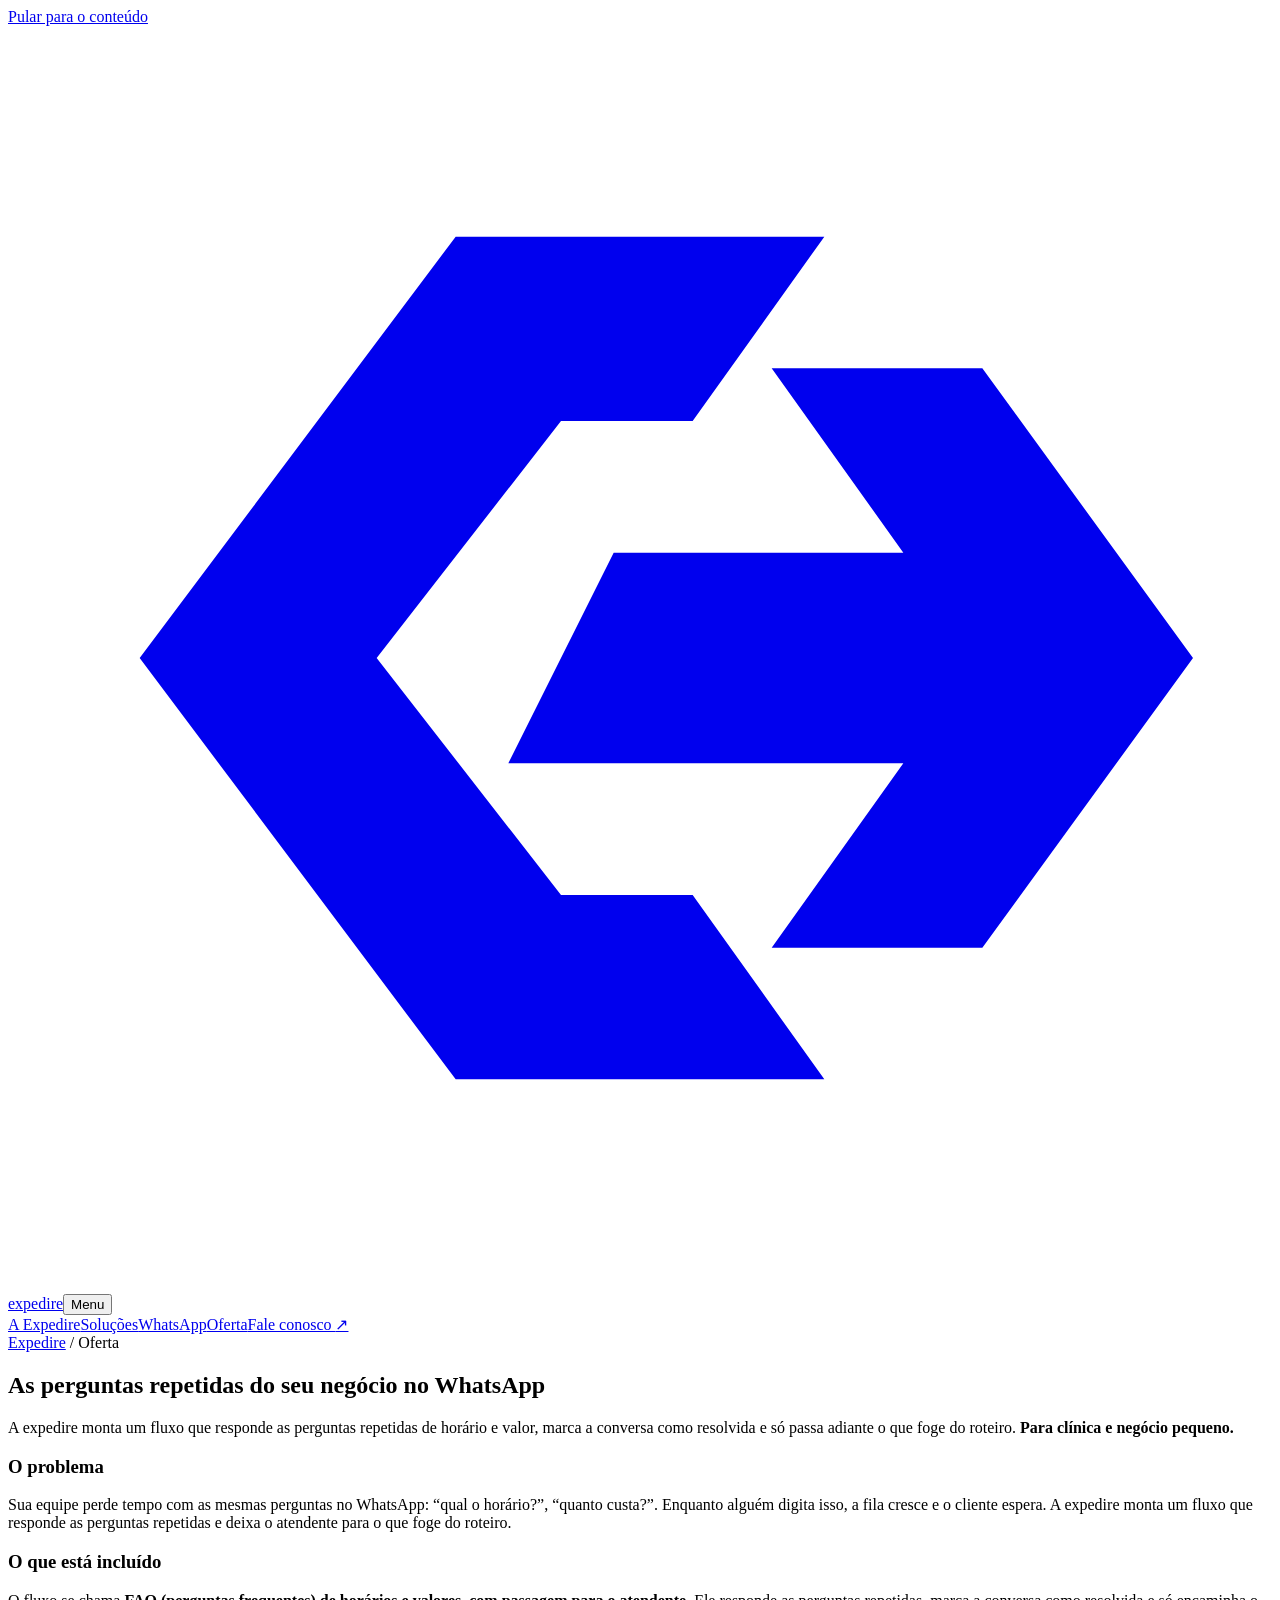
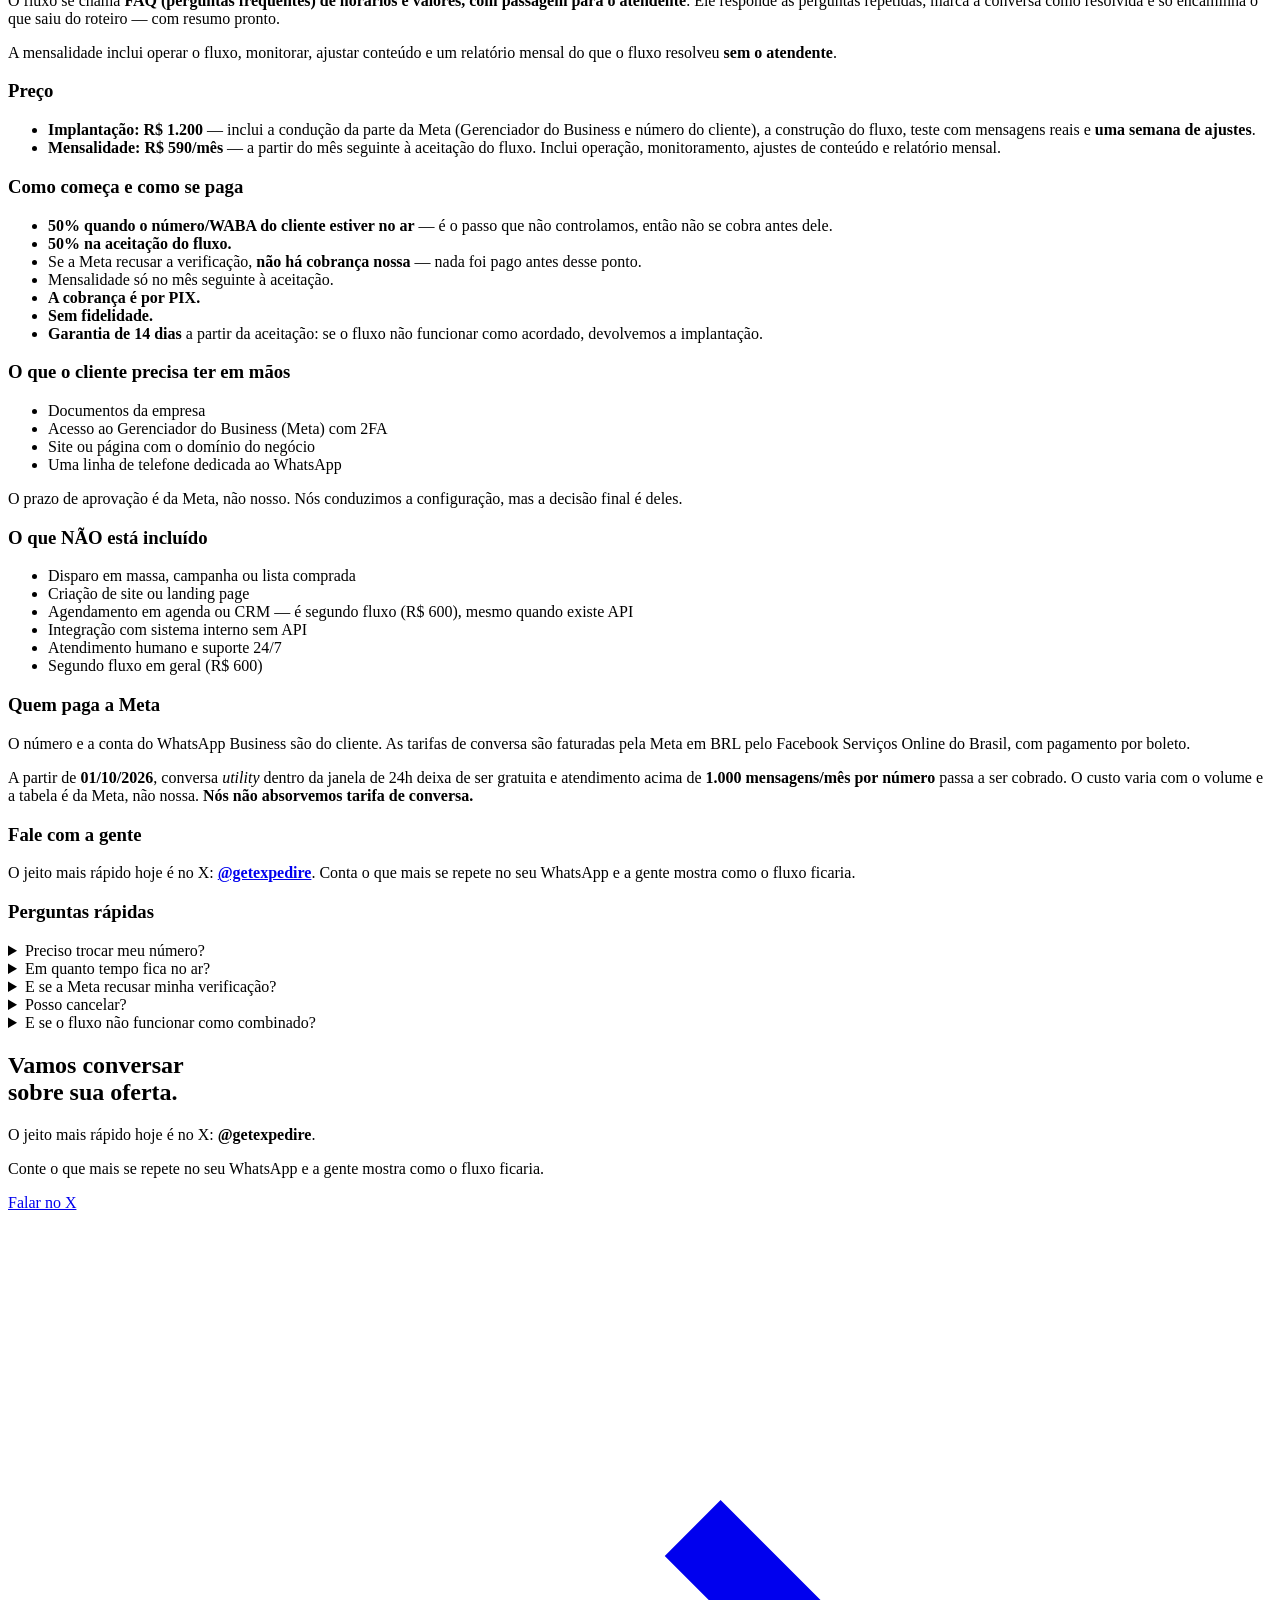
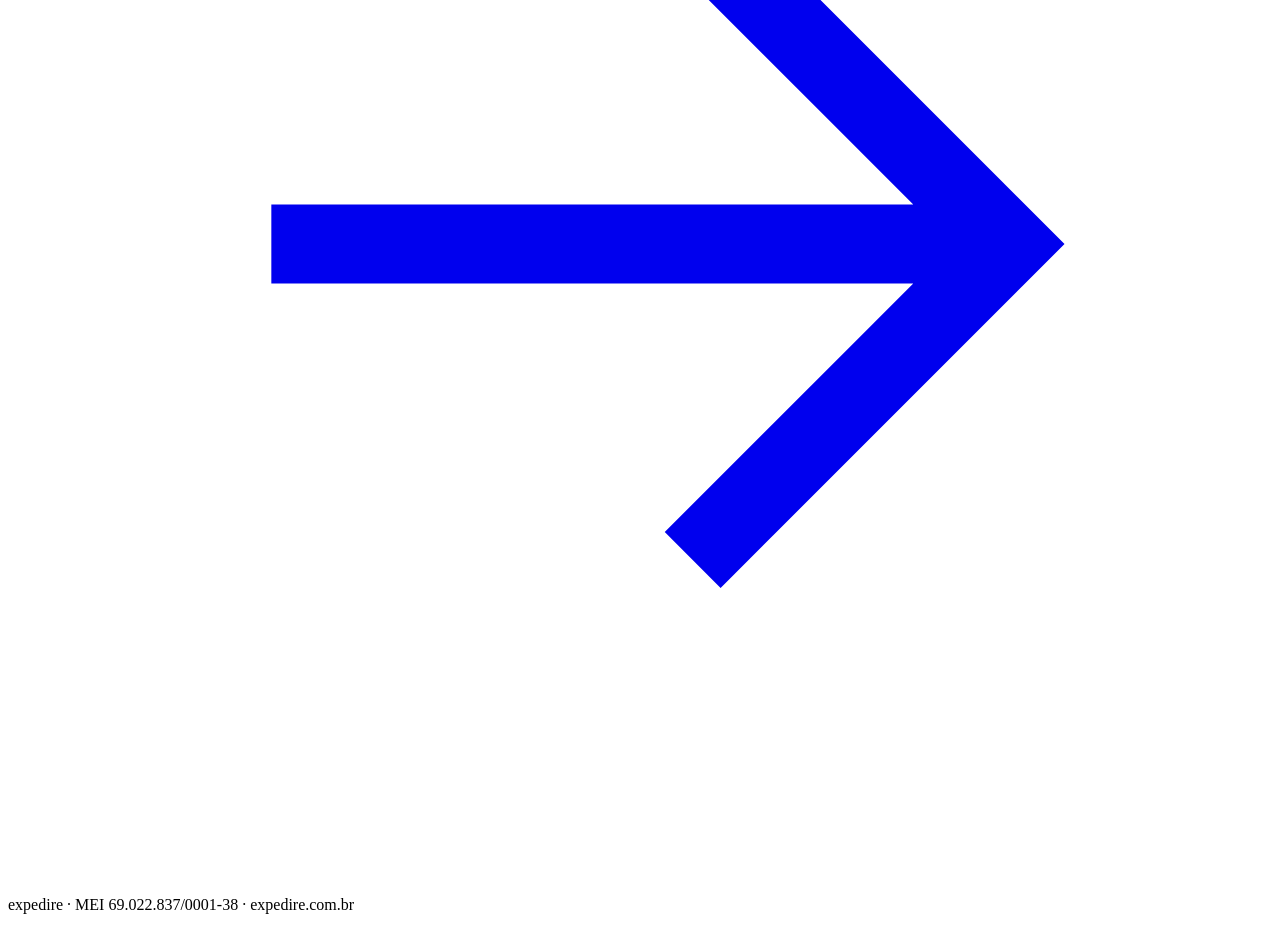
==== oferta/index.html @ b12c3287 "Move a pagina para /oferta (URL limpa no Pages)" ====
<!doctype html><html lang="pt-BR"><head><meta charset="utf-8"><meta name="viewport" content="width=device-width, initial-scale=1"><meta name="theme-color" content="#11130f"><title>Expedire — Oferta: FAQ de horários e valores para WhatsApp</title><meta name="description" content="FAQ de horários e valores para WhatsApp. Fluxo que responde perguntas repetidas e passa adiante o que foge do roteiro. Para clínica e negócio pequeno."><link rel="canonical" href="https://expedire.com.br/oferta"><meta property="og:type" content="website"><meta property="og:locale" content="pt_BR"><meta property="og:title" content="Expedire — Oferta: FAQ de horários e valores para WhatsApp"><meta property="og:description" content="FAQ de horários e valores para WhatsApp. Fluxo que responde perguntas repetidas e passa adiante o que foge do roteiro. Para clínica e negócio pequeno."><meta property="og:url" content="https://expedire.com.br/oferta"><link rel="icon" href="assets/favicon.svg" type="image/svg+xml"><link rel="preload" href="assets/fonts/fraunces-variable.ttf" as="font" type="font/ttf" crossorigin><link rel="stylesheet" href="style.css"><script src="script.js" defer></script></head><body><a class="skip" href="#conteudo">Pular para o conteúdo</a><header class="site-header"><div class="wrap header-inner"><a class="logo" href="index.html" aria-label="Expedire — início"><svg class="brand-symbol" viewBox="0 0 48 48" fill="none" aria-hidden="true"><path d="M31 8H17L5 24l12 16h14l-5-7h-5l-7-9 7-9h5Z" fill="currentColor"/><path d="M23 20h11l-5-7h8l8 11-8 11h-8l5-7H19Z" fill="currentColor"/></svg><span class="brand-wordmark">expedire</span></a><button class="menu-toggle" aria-expanded="false" aria-controls="navegacao" type="button">Menu</button><nav class="nav" id="navegacao" aria-label="Navegação principal"><a href="index.html#expedire">A Expedire</a><a href="index.html#solucoes">Soluções</a><a href="whatsapp.html">WhatsApp</a><a href="oferta.html" aria-current="page">Oferta</a><a class="nav-contact" href="https://x.com/getexpedire">Fale conosco <span aria-hidden="true">↗</span></a></nav></div></header><main id="conteudo"><div class="wrap breadcrumb"><a href="index.html">Expedire</a><span aria-hidden="true"> / </span><span>Oferta</span></div><section class="wrap section"><div class="section-head"><h2>As perguntas repetidas do seu negócio no WhatsApp</h2><p>A expedire monta um fluxo que responde as perguntas repetidas de horário e valor, marca a conversa como resolvida e só passa adiante o que foge do roteiro. <strong>Para clínica e negócio pequeno.</strong></p></div></section><section class="wrap section" id="problema"><h3>O problema</h3><p>Sua equipe perde tempo com as mesmas perguntas no WhatsApp: &ldquo;qual o horário?&rdquo;, &ldquo;quanto custa?&rdquo;. Enquanto alguém digita isso, a fila cresce e o cliente espera. A expedire monta um fluxo que responde as perguntas repetidas e deixa o atendente para o que foge do roteiro.</p></section><section class="wrap section" id="incluido"><h3>O que está incluído</h3><p>O fluxo se chama <strong>FAQ (perguntas frequentes) de horários e valores, com passagem para o atendente</strong>. Ele responde as perguntas repetidas, marca a conversa como resolvida e só encaminha o que saiu do roteiro &mdash; com resumo pronto.</p><p>A mensalidade inclui operar o fluxo, monitorar, ajustar conteúdo e um relatório mensal do que o fluxo resolveu <strong>sem o atendente</strong>.</p></section><section class="wrap section" id="preco"><h3>Preço</h3><ul><li><strong>Implantação: R$ 1.200</strong> &mdash; inclui a condução da parte da Meta (Gerenciador do Business e número do cliente), a construção do fluxo, teste com mensagens reais e <strong>uma semana de ajustes</strong>.</li><li><strong>Mensalidade: R$ 590/mês</strong> &mdash; a partir do mês seguinte à aceitação do fluxo. Inclui operação, monitoramento, ajustes de conteúdo e relatório mensal.</li></ul></section><section class="wrap section" id="como-comeca"><h3>Como começa e como se paga</h3><ul><li><strong>50% quando o número/WABA do cliente estiver no ar</strong> &mdash; é o passo que não controlamos, então não se cobra antes dele.</li><li><strong>50% na aceitação do fluxo.</strong></li><li>Se a Meta recusar a verificação, <strong>não há cobrança nossa</strong> &mdash; nada foi pago antes desse ponto.</li><li>Mensalidade só no mês seguinte à aceitação.</li><li><strong>A cobrança é por PIX.</strong></li><li><strong>Sem fidelidade.</strong></li><li><strong>Garantia de 14 dias</strong> a partir da aceitação: se o fluxo não funcionar como acordado, devolvemos a implantação.</li></ul></section><section class="wrap section" id="cliente-precisa"><h3>O que o cliente precisa ter em mãos</h3><ul><li>Documentos da empresa</li><li>Acesso ao Gerenciador do Business (Meta) com 2FA</li><li>Site ou página com o domínio do negócio</li><li>Uma linha de telefone dedicada ao WhatsApp</li></ul><p>O prazo de aprovação é da Meta, não nosso. Nós conduzimos a configuração, mas a decisão final é deles.</p></section><section class="wrap section" id="nao-incluido"><h3>O que NÃO está incluído</h3><ul><li>Disparo em massa, campanha ou lista comprada</li><li>Criação de site ou landing page</li><li>Agendamento em agenda ou CRM &mdash; é segundo fluxo (R$ 600), mesmo quando existe API</li><li>Integração com sistema interno sem API</li><li>Atendimento humano e suporte 24/7</li><li>Segundo fluxo em geral (R$ 600)</li></ul></section><section class="wrap section" id="quem-paga-meta"><h3>Quem paga a Meta</h3><p>O número e a conta do WhatsApp Business são do cliente. As tarifas de conversa são faturadas pela Meta em BRL pelo Facebook Serviços Online do Brasil, com pagamento por boleto.</p><p>A partir de <strong>01/10/2026</strong>, conversa <em>utility</em> dentro da janela de 24h deixa de ser gratuita e atendimento acima de <strong>1.000 mensagens/mês por número</strong> passa a ser cobrado. O custo varia com o volume e a tabela é da Meta, não nossa. <strong>Nós não absorvemos tarifa de conversa.</strong></p></section><section class="wrap section" id="fale-conosco"><h3>Fale com a gente</h3><p>O jeito mais rápido hoje é no X: <strong><a href="https://x.com/getexpedire">@getexpedire</a></strong>. Conta o que mais se repete no seu WhatsApp e a gente mostra como o fluxo ficaria.</p></section><section class="wrap section faq" id="perguntas-rapidas"><h3>Perguntas rápidas</h3><div><details><summary>Preciso trocar meu número?</summary><p>A API oficial do WhatsApp exige uma linha dedicada ao fluxo. Se o número que você já usa é compartilhado com o atendimento, a gente vê na conversa se dá para migrar ou usar outra linha &mdash; isso faz parte da implantação.</p></details><details><summary>Em quanto tempo fica no ar?</summary><p>Depende da aprovação da Meta, que é o passo que não controlamos. Nós conduzimos a configuração, mas o prazo final é deles.</p></details><details><summary>E se a Meta recusar minha verificação?</summary><p>Se a Meta recusar, você não paga nada. Se aprovar: <strong>50% com o número no ar</strong> e <strong>50% quando você aceitar o fluxo</strong>.</p></details><details><summary>Posso cancelar?</summary><p>Sim. Sem fidelidade &mdash; a mensalidade para no ciclo seguinte.</p></details><details><summary>E se o fluxo não funcionar como combinado?</summary><p>Você tem <strong>14 dias</strong> a partir da aceitação: se o fluxo não funcionar como acordado, devolvemos a implantação.</p></details></div></section><section class="wrap section contact" id="contato" aria-labelledby="contato-titulo"><div><h2 id="contato-titulo">Vamos conversar<br>sobre sua oferta.</h2><p>O jeito mais rápido hoje é no X: <strong>@getexpedire</strong>.</p></div><div class="contact-box"><div class="contact-live"><p>Conte o que mais se repete no seu WhatsApp e a gente mostra como o fluxo ficaria.</p><a class="button" href="https://x.com/getexpedire">Falar no X <svg viewBox="0 0 24 24" fill="none" stroke="currentColor" stroke-width="1.5" aria-hidden="true"><path d="M5 12h14M13 6l6 6-6 6"/></svg></a></div></div></section></main><footer class="site-footer"><div class="wrap"><div class="footer-inner"><p>expedire · MEI 69.022.837/0001-38 · expedire.com.br</p></div></div></footer></body></html>
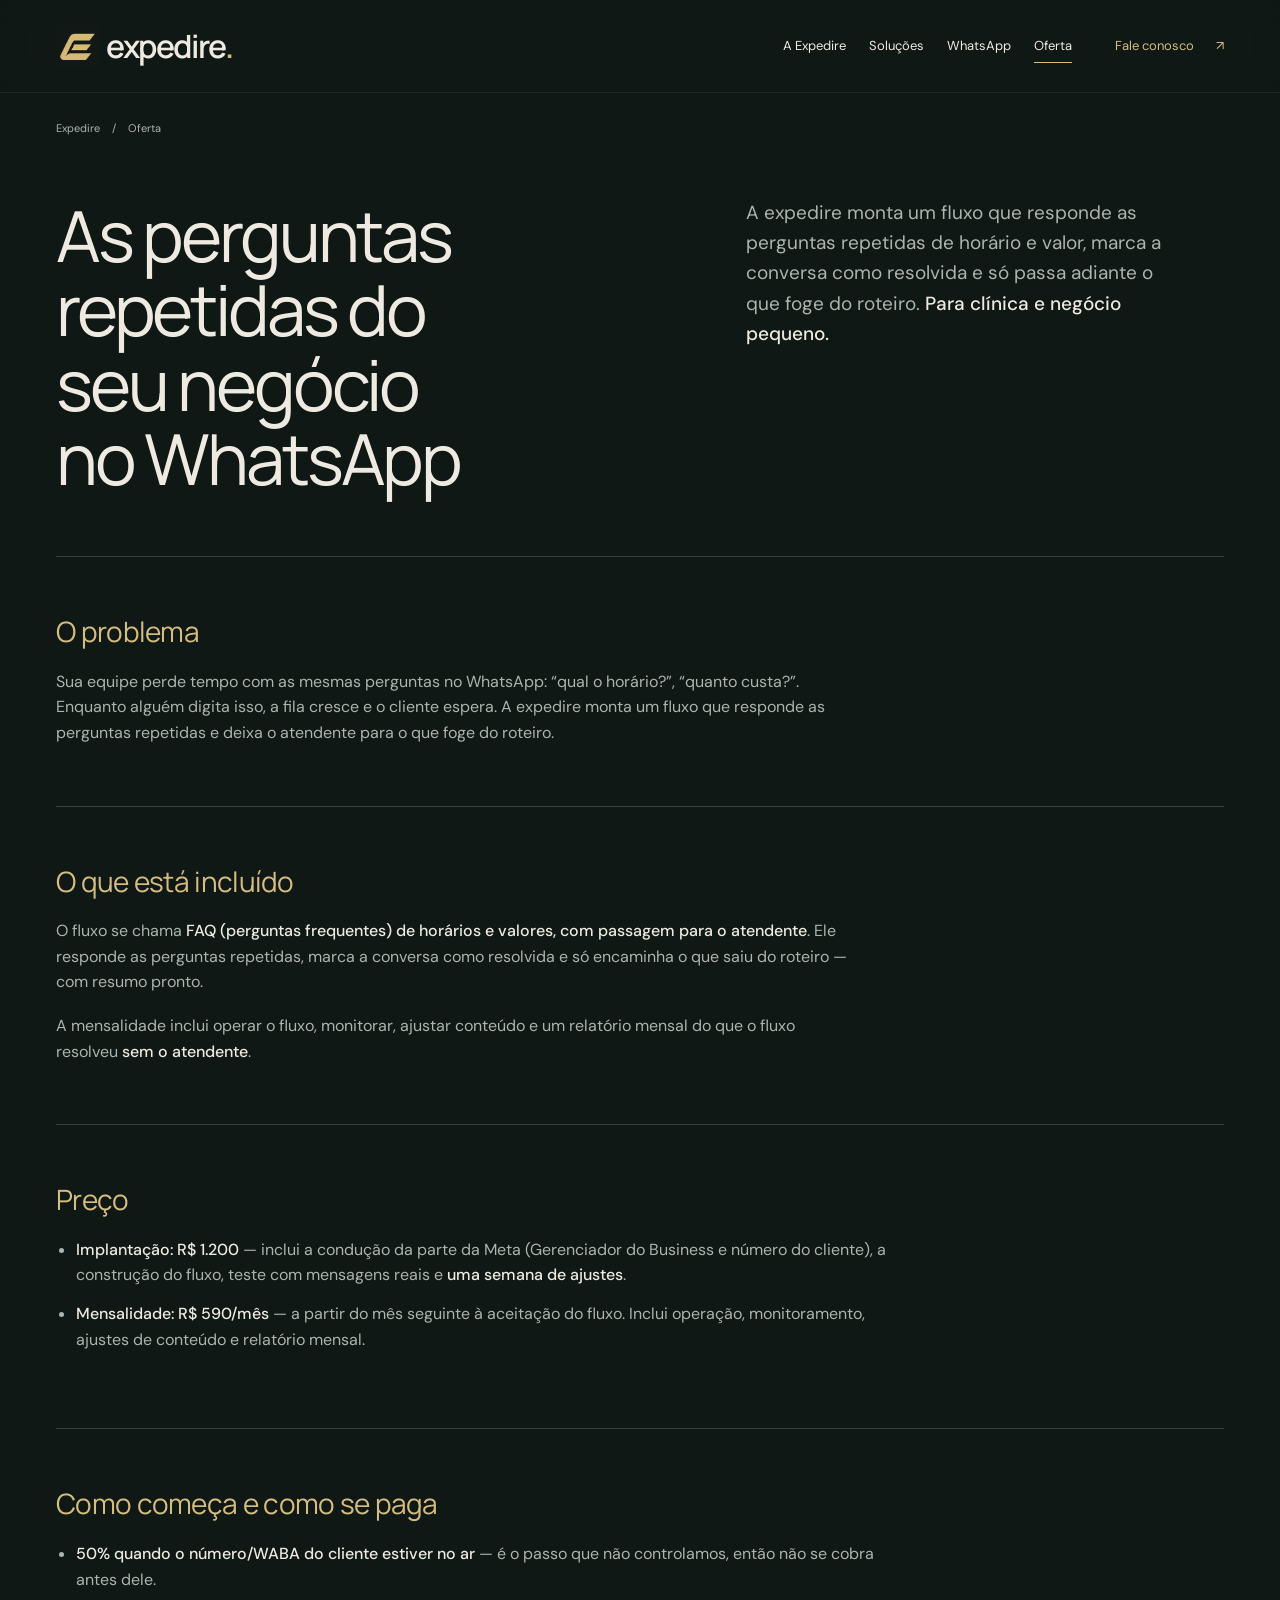
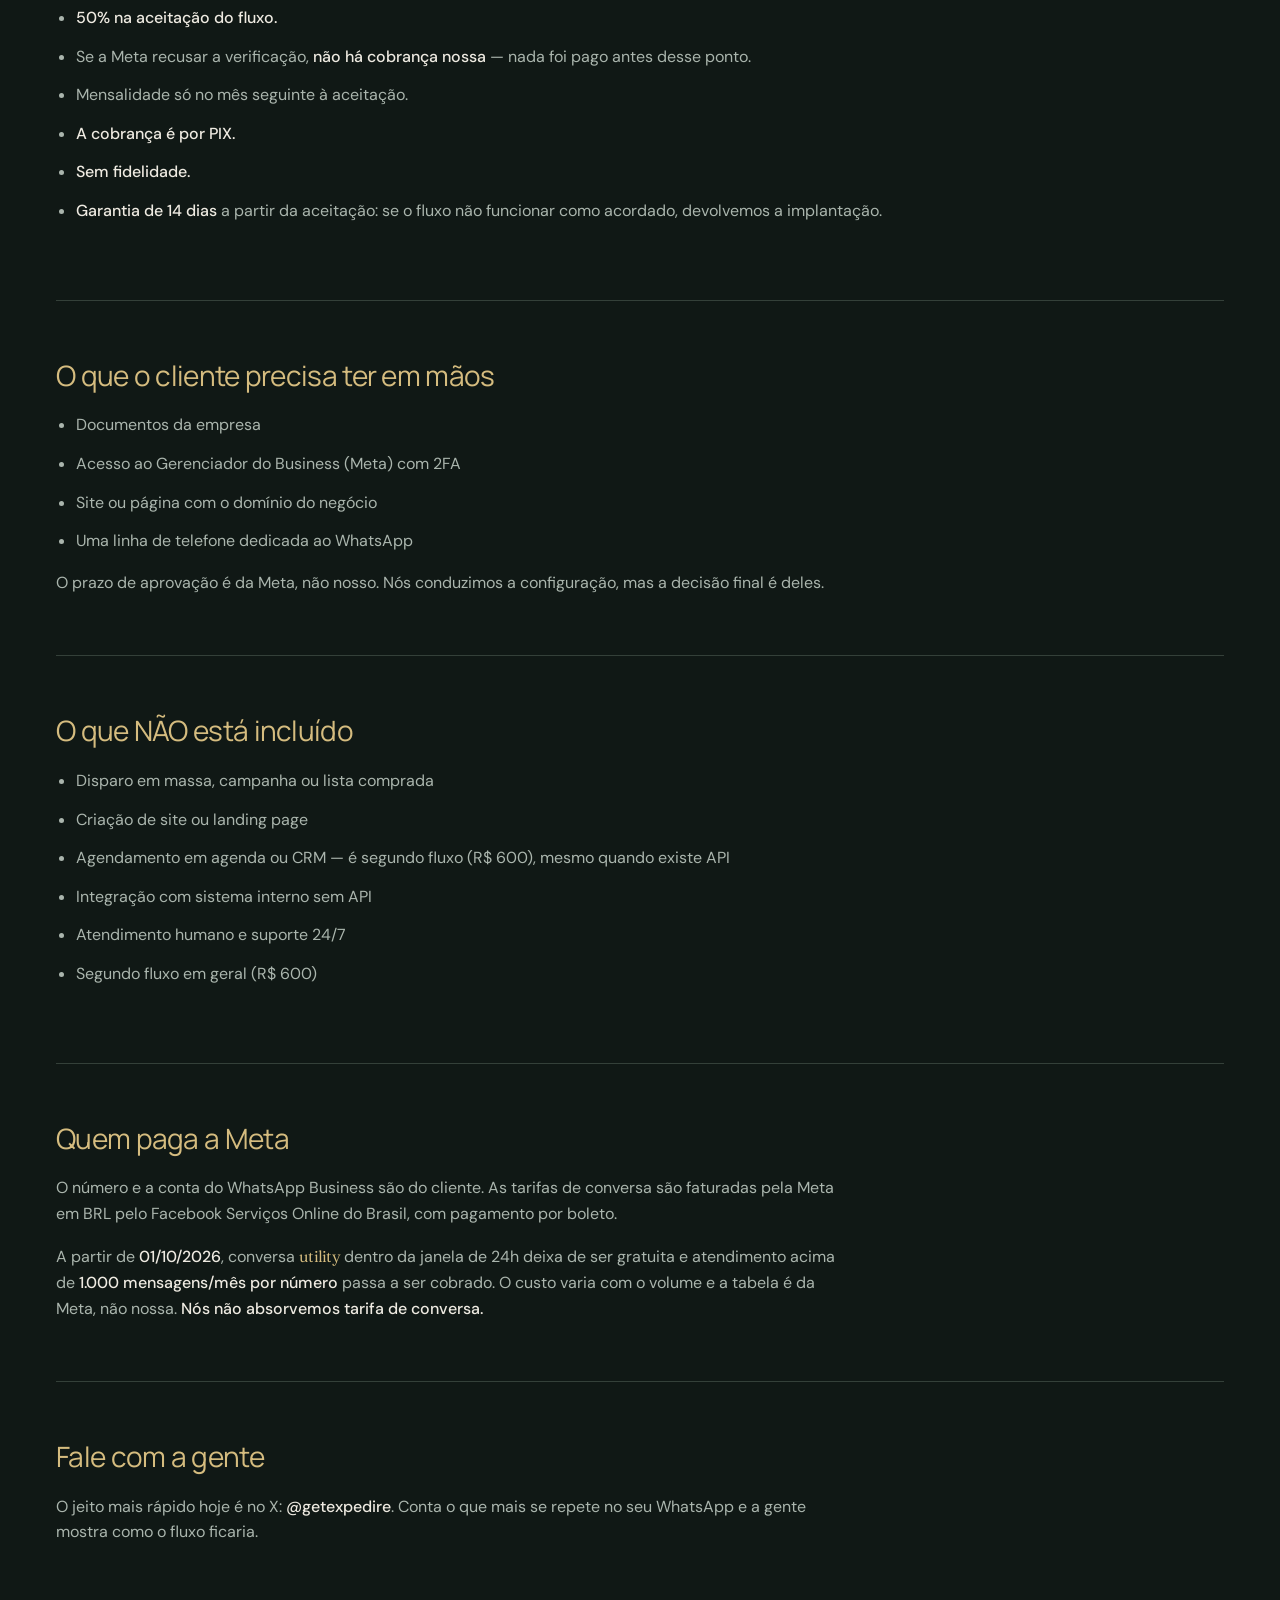
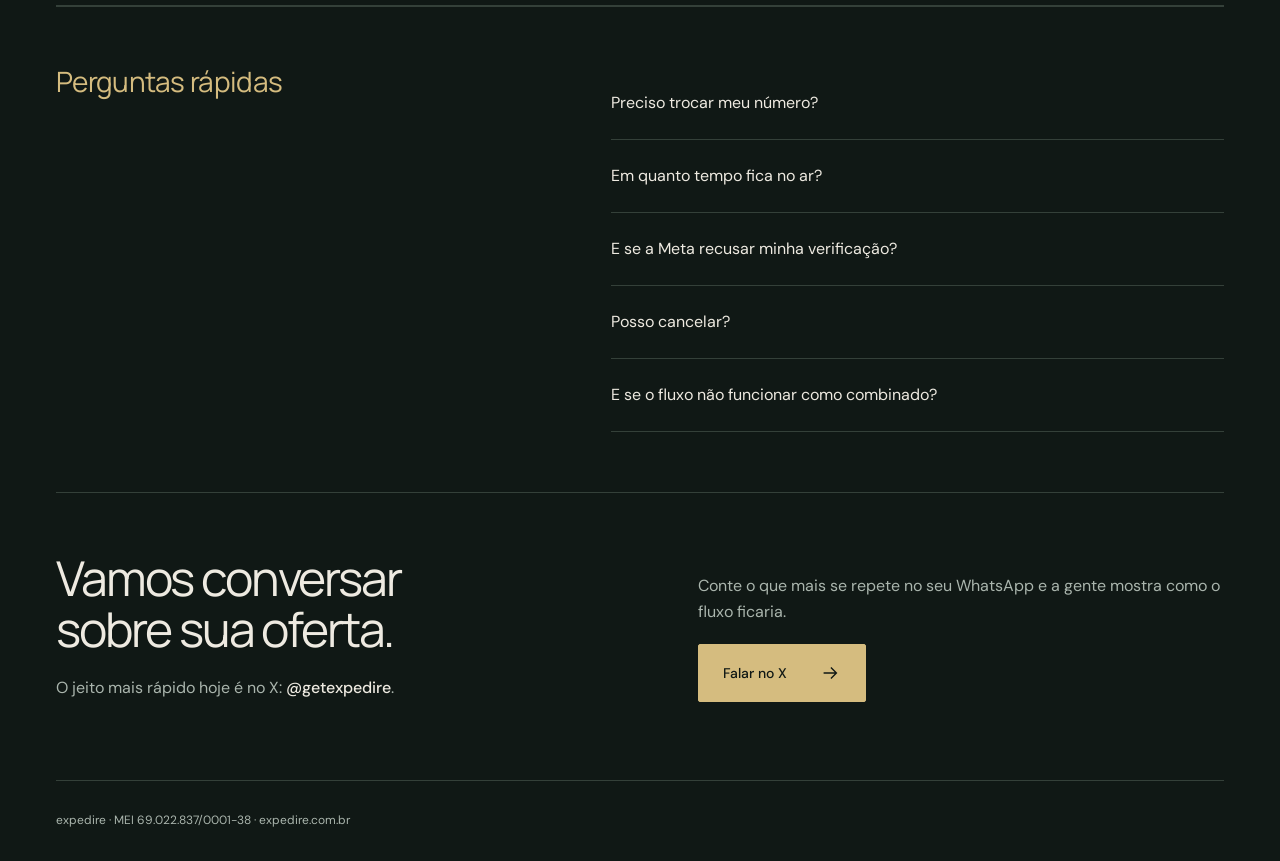
==== commit 7ed01755: "Rebuild Expedire with editorial design and animated conversations" ====
--- a/oferta/index.html
+++ b/oferta/index.html
@@ -1 +1,281 @@
-<!doctype html><html lang="pt-BR"><head><meta charset="utf-8"><meta name="viewport" content="width=device-width, initial-scale=1"><meta name="theme-color" content="#11130f"><title>Expedire — Oferta: FAQ de horários e valores para WhatsApp</title><meta name="description" content="FAQ de horários e valores para WhatsApp. Fluxo que responde perguntas repetidas e passa adiante o que foge do roteiro. Para clínica e negócio pequeno."><link rel="canonical" href="https://expedire.com.br/oferta"><meta property="og:type" content="website"><meta property="og:locale" content="pt_BR"><meta property="og:title" content="Expedire — Oferta: FAQ de horários e valores para WhatsApp"><meta property="og:description" content="FAQ de horários e valores para WhatsApp. Fluxo que responde perguntas repetidas e passa adiante o que foge do roteiro. Para clínica e negócio pequeno."><meta property="og:url" content="https://expedire.com.br/oferta"><link rel="icon" href="assets/favicon.svg" type="image/svg+xml"><link rel="preload" href="assets/fonts/fraunces-variable.ttf" as="font" type="font/ttf" crossorigin><link rel="stylesheet" href="style.css"><script src="script.js" defer></script></head><body><a class="skip" href="#conteudo">Pular para o conteúdo</a><header class="site-header"><div class="wrap header-inner"><a class="logo" href="index.html" aria-label="Expedire — início"><svg class="brand-symbol" viewBox="0 0 48 48" fill="none" aria-hidden="true"><path d="M31 8H17L5 24l12 16h14l-5-7h-5l-7-9 7-9h5Z" fill="currentColor"/><path d="M23 20h11l-5-7h8l8 11-8 11h-8l5-7H19Z" fill="currentColor"/></svg><span class="brand-wordmark">expedire</span></a><button class="menu-toggle" aria-expanded="false" aria-controls="navegacao" type="button">Menu</button><nav class="nav" id="navegacao" aria-label="Navegação principal"><a href="index.html#expedire">A Expedire</a><a href="index.html#solucoes">Soluções</a><a href="whatsapp.html">WhatsApp</a><a href="oferta.html" aria-current="page">Oferta</a><a class="nav-contact" href="https://x.com/getexpedire">Fale conosco <span aria-hidden="true">↗</span></a></nav></div></header><main id="conteudo"><div class="wrap breadcrumb"><a href="index.html">Expedire</a><span aria-hidden="true"> / </span><span>Oferta</span></div><section class="wrap section"><div class="section-head"><h2>As perguntas repetidas do seu negócio no WhatsApp</h2><p>A expedire monta um fluxo que responde as perguntas repetidas de horário e valor, marca a conversa como resolvida e só passa adiante o que foge do roteiro. <strong>Para clínica e negócio pequeno.</strong></p></div></section><section class="wrap section" id="problema"><h3>O problema</h3><p>Sua equipe perde tempo com as mesmas perguntas no WhatsApp: &ldquo;qual o horário?&rdquo;, &ldquo;quanto custa?&rdquo;. Enquanto alguém digita isso, a fila cresce e o cliente espera. A expedire monta um fluxo que responde as perguntas repetidas e deixa o atendente para o que foge do roteiro.</p></section><section class="wrap section" id="incluido"><h3>O que está incluído</h3><p>O fluxo se chama <strong>FAQ (perguntas frequentes) de horários e valores, com passagem para o atendente</strong>. Ele responde as perguntas repetidas, marca a conversa como resolvida e só encaminha o que saiu do roteiro &mdash; com resumo pronto.</p><p>A mensalidade inclui operar o fluxo, monitorar, ajustar conteúdo e um relatório mensal do que o fluxo resolveu <strong>sem o atendente</strong>.</p></section><section class="wrap section" id="preco"><h3>Preço</h3><ul><li><strong>Implantação: R$ 1.200</strong> &mdash; inclui a condução da parte da Meta (Gerenciador do Business e número do cliente), a construção do fluxo, teste com mensagens reais e <strong>uma semana de ajustes</strong>.</li><li><strong>Mensalidade: R$ 590/mês</strong> &mdash; a partir do mês seguinte à aceitação do fluxo. Inclui operação, monitoramento, ajustes de conteúdo e relatório mensal.</li></ul></section><section class="wrap section" id="como-comeca"><h3>Como começa e como se paga</h3><ul><li><strong>50% quando o número/WABA do cliente estiver no ar</strong> &mdash; é o passo que não controlamos, então não se cobra antes dele.</li><li><strong>50% na aceitação do fluxo.</strong></li><li>Se a Meta recusar a verificação, <strong>não há cobrança nossa</strong> &mdash; nada foi pago antes desse ponto.</li><li>Mensalidade só no mês seguinte à aceitação.</li><li><strong>A cobrança é por PIX.</strong></li><li><strong>Sem fidelidade.</strong></li><li><strong>Garantia de 14 dias</strong> a partir da aceitação: se o fluxo não funcionar como acordado, devolvemos a implantação.</li></ul></section><section class="wrap section" id="cliente-precisa"><h3>O que o cliente precisa ter em mãos</h3><ul><li>Documentos da empresa</li><li>Acesso ao Gerenciador do Business (Meta) com 2FA</li><li>Site ou página com o domínio do negócio</li><li>Uma linha de telefone dedicada ao WhatsApp</li></ul><p>O prazo de aprovação é da Meta, não nosso. Nós conduzimos a configuração, mas a decisão final é deles.</p></section><section class="wrap section" id="nao-incluido"><h3>O que NÃO está incluído</h3><ul><li>Disparo em massa, campanha ou lista comprada</li><li>Criação de site ou landing page</li><li>Agendamento em agenda ou CRM &mdash; é segundo fluxo (R$ 600), mesmo quando existe API</li><li>Integração com sistema interno sem API</li><li>Atendimento humano e suporte 24/7</li><li>Segundo fluxo em geral (R$ 600)</li></ul></section><section class="wrap section" id="quem-paga-meta"><h3>Quem paga a Meta</h3><p>O número e a conta do WhatsApp Business são do cliente. As tarifas de conversa são faturadas pela Meta em BRL pelo Facebook Serviços Online do Brasil, com pagamento por boleto.</p><p>A partir de <strong>01/10/2026</strong>, conversa <em>utility</em> dentro da janela de 24h deixa de ser gratuita e atendimento acima de <strong>1.000 mensagens/mês por número</strong> passa a ser cobrado. O custo varia com o volume e a tabela é da Meta, não nossa. <strong>Nós não absorvemos tarifa de conversa.</strong></p></section><section class="wrap section" id="fale-conosco"><h3>Fale com a gente</h3><p>O jeito mais rápido hoje é no X: <strong><a href="https://x.com/getexpedire">@getexpedire</a></strong>. Conta o que mais se repete no seu WhatsApp e a gente mostra como o fluxo ficaria.</p></section><section class="wrap section faq" id="perguntas-rapidas"><h3>Perguntas rápidas</h3><div><details><summary>Preciso trocar meu número?</summary><p>A API oficial do WhatsApp exige uma linha dedicada ao fluxo. Se o número que você já usa é compartilhado com o atendimento, a gente vê na conversa se dá para migrar ou usar outra linha &mdash; isso faz parte da implantação.</p></details><details><summary>Em quanto tempo fica no ar?</summary><p>Depende da aprovação da Meta, que é o passo que não controlamos. Nós conduzimos a configuração, mas o prazo final é deles.</p></details><details><summary>E se a Meta recusar minha verificação?</summary><p>Se a Meta recusar, você não paga nada. Se aprovar: <strong>50% com o número no ar</strong> e <strong>50% quando você aceitar o fluxo</strong>.</p></details><details><summary>Posso cancelar?</summary><p>Sim. Sem fidelidade &mdash; a mensalidade para no ciclo seguinte.</p></details><details><summary>E se o fluxo não funcionar como combinado?</summary><p>Você tem <strong>14 dias</strong> a partir da aceitação: se o fluxo não funcionar como acordado, devolvemos a implantação.</p></details></div></section><section class="wrap section contact" id="contato" aria-labelledby="contato-titulo"><div><h2 id="contato-titulo">Vamos conversar<br>sobre sua oferta.</h2><p>O jeito mais rápido hoje é no X: <strong>@getexpedire</strong>.</p></div><div class="contact-box"><div class="contact-live"><p>Conte o que mais se repete no seu WhatsApp e a gente mostra como o fluxo ficaria.</p><a class="button" href="https://x.com/getexpedire">Falar no X <svg viewBox="0 0 24 24" fill="none" stroke="currentColor" stroke-width="1.5" aria-hidden="true"><path d="M5 12h14M13 6l6 6-6 6"/></svg></a></div></div></section></main><footer class="site-footer"><div class="wrap"><div class="footer-inner"><p>expedire · MEI 69.022.837/0001-38 · expedire.com.br</p></div></div></footer></body></html>+<!doctype html>
+<html lang="pt-BR">
+  <head>
+    <meta charset="utf-8" />
+    <meta name="viewport" content="width=device-width, initial-scale=1" />
+    <meta name="theme-color" content="#11130f" />
+    <title>Expedire — Oferta: FAQ de horários e valores para WhatsApp</title>
+    <meta
+      name="description"
+      content="FAQ de horários e valores para WhatsApp. Fluxo que responde perguntas repetidas e passa adiante o que foge do roteiro. Para clínica e negócio pequeno."
+    />
+    <link rel="canonical" href="https://expedire.com.br/oferta" />
+    <meta property="og:type" content="website" />
+    <meta property="og:locale" content="pt_BR" />
+    <meta
+      property="og:title"
+      content="Expedire — Oferta: FAQ de horários e valores para WhatsApp"
+    />
+    <meta
+      property="og:description"
+      content="FAQ de horários e valores para WhatsApp. Fluxo que responde perguntas repetidas e passa adiante o que foge do roteiro. Para clínica e negócio pequeno."
+    />
+    <meta property="og:url" content="https://expedire.com.br/oferta" />
+    <link rel="icon" href="../assets/favicon.svg" type="image/svg+xml" />
+    <link
+      rel="preload"
+      href="../assets/fonts/fraunces-variable.ttf"
+      as="font"
+      type="font/ttf"
+      crossorigin
+    />
+    <link rel="stylesheet" href="../style.css" />
+    <script src="../contact-config.js" defer></script>
+    <script src="../script.js" defer></script>
+    <script src="../motion.js" defer></script>
+  </head>
+  <body class="offer-page">
+    <a class="skip" href="#conteudo">Pular para o conteúdo</a>
+    <header class="site-header">
+      <div class="wrap header-inner">
+        <a class="logo" href="../index.html" aria-label="Expedire — início"
+          ><img
+            src="../assets/brand/expedire-mark-128.png"
+            width="42"
+            height="42"
+            alt=""
+          /><span>expedire<span class="brand-period">.</span></span></a
+        ><button
+          class="menu-toggle"
+          aria-expanded="false"
+          aria-controls="navegacao"
+          type="button"
+        >
+          <span>Menu</span><span class="menu-lines" aria-hidden="true"></span>
+        </button>
+        <nav class="nav" id="navegacao" aria-label="Navegação principal">
+          <a href="../index.html#expedire">A Expedire</a
+          ><a href="../index.html#solucoes">Soluções</a
+          ><a href="../whatsapp.html">WhatsApp</a
+          ><a href="./" aria-current="page">Oferta</a
+          ><a class="nav-contact" href="https://x.com/getexpedire"
+            >Fale conosco <span aria-hidden="true">↗</span></a
+          >
+        </nav>
+      </div>
+    </header>
+    <main id="conteudo">
+      <div class="wrap breadcrumb">
+        <a href="../index.html">Expedire</a><span aria-hidden="true"> / </span
+        ><span>Oferta</span>
+      </div>
+      <section class="wrap section">
+        <div class="section-head">
+          <h1>As perguntas repetidas do seu negócio no WhatsApp</h1>
+          <p>
+            A expedire monta um fluxo que responde as perguntas repetidas de
+            horário e valor, marca a conversa como resolvida e só passa adiante
+            o que foge do roteiro.
+            <strong>Para clínica e negócio pequeno.</strong>
+          </p>
+        </div>
+      </section>
+      <section class="wrap section" id="problema">
+        <h2>O problema</h2>
+        <p>
+          Sua equipe perde tempo com as mesmas perguntas no WhatsApp:
+          &ldquo;qual o horário?&rdquo;, &ldquo;quanto custa?&rdquo;. Enquanto
+          alguém digita isso, a fila cresce e o cliente espera. A expedire monta
+          um fluxo que responde as perguntas repetidas e deixa o atendente para
+          o que foge do roteiro.
+        </p>
+      </section>
+      <section class="wrap section" id="incluido">
+        <h2>O que está incluído</h2>
+        <p>
+          O fluxo se chama
+          <strong
+            >FAQ (perguntas frequentes) de horários e valores, com passagem para
+            o atendente</strong
+          >. Ele responde as perguntas repetidas, marca a conversa como
+          resolvida e só encaminha o que saiu do roteiro &mdash; com resumo
+          pronto.
+        </p>
+        <p>
+          A mensalidade inclui operar o fluxo, monitorar, ajustar conteúdo e um
+          relatório mensal do que o fluxo resolveu
+          <strong>sem o atendente</strong>.
+        </p>
+      </section>
+      <section class="wrap section" id="preco">
+        <h2>Preço</h2>
+        <ul>
+          <li>
+            <strong>Implantação: R$ 1.200</strong> &mdash; inclui a condução da
+            parte da Meta (Gerenciador do Business e número do cliente), a
+            construção do fluxo, teste com mensagens reais e
+            <strong>uma semana de ajustes</strong>.
+          </li>
+          <li>
+            <strong>Mensalidade: R$ 590/mês</strong> &mdash; a partir do mês
+            seguinte à aceitação do fluxo. Inclui operação, monitoramento,
+            ajustes de conteúdo e relatório mensal.
+          </li>
+        </ul>
+      </section>
+      <section class="wrap section" id="como-comeca">
+        <h2>Como começa e como se paga</h2>
+        <ul>
+          <li>
+            <strong>50% quando o número/WABA do cliente estiver no ar</strong>
+            &mdash; é o passo que não controlamos, então não se cobra antes
+            dele.
+          </li>
+          <li><strong>50% na aceitação do fluxo.</strong></li>
+          <li>
+            Se a Meta recusar a verificação,
+            <strong>não há cobrança nossa</strong> &mdash; nada foi pago antes
+            desse ponto.
+          </li>
+          <li>Mensalidade só no mês seguinte à aceitação.</li>
+          <li><strong>A cobrança é por PIX.</strong></li>
+          <li><strong>Sem fidelidade.</strong></li>
+          <li>
+            <strong>Garantia de 14 dias</strong> a partir da aceitação: se o
+            fluxo não funcionar como acordado, devolvemos a implantação.
+          </li>
+        </ul>
+      </section>
+      <section class="wrap section" id="cliente-precisa">
+        <h2>O que o cliente precisa ter em mãos</h2>
+        <ul>
+          <li>Documentos da empresa</li>
+          <li>Acesso ao Gerenciador do Business (Meta) com 2FA</li>
+          <li>Site ou página com o domínio do negócio</li>
+          <li>Uma linha de telefone dedicada ao WhatsApp</li>
+        </ul>
+        <p>
+          O prazo de aprovação é da Meta, não nosso. Nós conduzimos a
+          configuração, mas a decisão final é deles.
+        </p>
+      </section>
+      <section class="wrap section" id="nao-incluido">
+        <h2>O que NÃO está incluído</h2>
+        <ul>
+          <li>Disparo em massa, campanha ou lista comprada</li>
+          <li>Criação de site ou landing page</li>
+          <li>
+            Agendamento em agenda ou CRM &mdash; é segundo fluxo (R$ 600), mesmo
+            quando existe API
+          </li>
+          <li>Integração com sistema interno sem API</li>
+          <li>Atendimento humano e suporte 24/7</li>
+          <li>Segundo fluxo em geral (R$ 600)</li>
+        </ul>
+      </section>
+      <section class="wrap section" id="quem-paga-meta">
+        <h2>Quem paga a Meta</h2>
+        <p>
+          O número e a conta do WhatsApp Business são do cliente. As tarifas de
+          conversa são faturadas pela Meta em BRL pelo Facebook Serviços Online
+          do Brasil, com pagamento por boleto.
+        </p>
+        <p>
+          A partir de <strong>01/10/2026</strong>, conversa
+          <em>utility</em> dentro da janela de 24h deixa de ser gratuita e
+          atendimento acima de
+          <strong>1.000 mensagens/mês por número</strong> passa a ser cobrado. O
+          custo varia com o volume e a tabela é da Meta, não nossa.
+          <strong>Nós não absorvemos tarifa de conversa.</strong>
+        </p>
+      </section>
+      <section class="wrap section" id="fale-conosco">
+        <h2>Fale com a gente</h2>
+        <p>
+          O jeito mais rápido hoje é no X:
+          <strong><a href="https://x.com/getexpedire">@getexpedire</a></strong
+          >. Conta o que mais se repete no seu WhatsApp e a gente mostra como o
+          fluxo ficaria.
+        </p>
+      </section>
+      <section class="wrap section faq" id="perguntas-rapidas">
+        <h2>Perguntas rápidas</h2>
+        <div>
+          <details>
+            <summary>Preciso trocar meu número?</summary>
+            <p>
+              A API oficial do WhatsApp exige uma linha dedicada ao fluxo. Se o
+              número que você já usa é compartilhado com o atendimento, a gente
+              vê na conversa se dá para migrar ou usar outra linha &mdash; isso
+              faz parte da implantação.
+            </p>
+          </details>
+          <details>
+            <summary>Em quanto tempo fica no ar?</summary>
+            <p>
+              Depende da aprovação da Meta, que é o passo que não controlamos.
+              Nós conduzimos a configuração, mas o prazo final é deles.
+            </p>
+          </details>
+          <details>
+            <summary>E se a Meta recusar minha verificação?</summary>
+            <p>
+              Se a Meta recusar, você não paga nada. Se aprovar:
+              <strong>50% com o número no ar</strong> e
+              <strong>50% quando você aceitar o fluxo</strong>.
+            </p>
+          </details>
+          <details>
+            <summary>Posso cancelar?</summary>
+            <p>
+              Sim. Sem fidelidade &mdash; a mensalidade para no ciclo seguinte.
+            </p>
+          </details>
+          <details>
+            <summary>E se o fluxo não funcionar como combinado?</summary>
+            <p>
+              Você tem <strong>14 dias</strong> a partir da aceitação: se o
+              fluxo não funcionar como acordado, devolvemos a implantação.
+            </p>
+          </details>
+        </div>
+      </section>
+      <section
+        class="wrap section contact"
+        id="contato"
+        aria-labelledby="contato-titulo"
+      >
+        <div>
+          <h2 id="contato-titulo">Vamos conversar<br />sobre sua oferta.</h2>
+          <p>O jeito mais rápido hoje é no X: <strong>@getexpedire</strong>.</p>
+        </div>
+        <div class="contact-box">
+          <div class="contact-live">
+            <p>
+              Conte o que mais se repete no seu WhatsApp e a gente mostra como o
+              fluxo ficaria.
+            </p>
+            <a class="button" href="https://x.com/getexpedire"
+              >Falar no X
+              <svg
+                viewBox="0 0 24 24"
+                fill="none"
+                stroke="currentColor"
+                stroke-width="1.5"
+                aria-hidden="true"
+              >
+                <path d="M5 12h14M13 6l6 6-6 6" /></svg
+            ></a>
+          </div>
+        </div>
+      </section>
+    </main>
+    <footer class="site-footer">
+      <div class="wrap">
+        <div class="footer-inner">
+          <p>expedire · MEI 69.022.837/0001-38 · expedire.com.br</p>
+        </div>
+      </div>
+    </footer>
+  </body>
+</html>
--- a/style.css
+++ b/style.css
@@ -0,0 +1,2435 @@
+@font-face {
+  font-family: Manrope;
+  src: url("assets/fonts/manrope-400.ttf") format("truetype");
+  font-weight: 400;
+  font-display: swap;
+}
+@font-face {
+  font-family: Manrope;
+  src: url("assets/fonts/manrope-600.ttf") format("truetype");
+  font-weight: 600;
+  font-display: swap;
+}
+@font-face {
+  font-family: "DM Sans";
+  src: url("assets/fonts/dm-sans-400.ttf") format("truetype");
+  font-weight: 400;
+  font-display: swap;
+}
+@font-face {
+  font-family: "DM Sans";
+  src: url("assets/fonts/dm-sans-500.ttf") format("truetype");
+  font-weight: 500 700;
+  font-display: swap;
+}
+@font-face {
+  font-family: Fraunces;
+  src: url("assets/fonts/fraunces-variable.ttf") format("truetype");
+  font-weight: 100 900;
+  font-display: swap;
+}
+:root {
+  --ink: #101815;
+  --deep: #0a100d;
+  --gold: #d5bc7f;
+  --patina: #9ec3b2;
+  --paper: #eeeae1;
+  --text: #eeeae1;
+  --muted: #aab5ad;
+  --line: #344039;
+  --ease: cubic-bezier(0.16, 1, 0.3, 1);
+  --wrap: 1392px;
+  color-scheme: dark;
+  scroll-behavior: smooth;
+  scroll-padding-top: 100px;
+}
+* {
+  box-sizing: border-box;
+}
+body {
+  margin: 0;
+  background: var(--ink);
+  color: var(--text);
+  font-family: "DM Sans", sans-serif;
+  font-size: 16px;
+  line-height: 1.6;
+  -webkit-font-smoothing: antialiased;
+}
+body,
+button,
+input,
+select,
+textarea {
+  font-synthesis: none;
+}
+::selection {
+  background: var(--gold);
+  color: var(--ink);
+}
+html {
+  scrollbar-color: #68786b var(--ink);
+}
+[hidden] {
+  display: none !important;
+}
+a {
+  color: inherit;
+  text-decoration: none;
+  text-underline-offset: 5px;
+}
+button,
+input,
+select,
+textarea {
+  font: inherit;
+}
+button,
+a,
+input,
+select,
+textarea {
+  -webkit-tap-highlight-color: transparent;
+}
+button,
+a {
+  touch-action: manipulation;
+}
+button {
+  color: inherit;
+  cursor: pointer;
+}
+svg {
+  width: 24px;
+  height: 24px;
+  flex-shrink: 0;
+}
+img {
+  display: block;
+  max-width: 100%;
+}
+button {
+  background: none;
+  border: 0;
+}
+p,
+h1,
+h2,
+h3,
+figure {
+  margin: 0;
+}
+h1,
+h2,
+h3 {
+  font-family: Manrope, sans-serif;
+  font-weight: 400;
+}
+h1,
+h2 {
+  letter-spacing: -0.045em;
+  line-height: 1.06;
+  text-wrap: balance;
+}
+h2 {
+  font-size: clamp(40px, 4.4vw, 68px);
+}
+h3 {
+  font-size: 26px;
+  letter-spacing: -0.025em;
+  line-height: 1.25;
+}
+em {
+  font-family: Fraunces, serif;
+  font-weight: 350;
+  font-style: italic;
+  letter-spacing: -0.045em;
+  color: var(--gold);
+}
+p {
+  max-width: 65ch;
+}
+a:focus-visible,
+button:focus-visible,
+summary:focus-visible {
+  outline: 2px solid var(--gold);
+  outline-offset: 6px;
+}
+input:focus-visible,
+select:focus-visible,
+textarea:focus-visible {
+  outline: 2px solid #446957;
+  outline-offset: 3px;
+}
+.wrap {
+  width: min(calc(100% - 112px), var(--wrap));
+  margin-inline: auto;
+}
+.section {
+  padding-block: 128px;
+}
+.skip {
+  position: fixed;
+  left: 20px;
+  top: -100px;
+  padding: 12px 20px;
+  background: var(--gold);
+  color: var(--ink);
+  z-index: 100;
+}
+.skip:focus {
+  top: 16px;
+}
+.site-header {
+  position: sticky;
+  top: 0;
+  z-index: 40;
+  background: #101815f5;
+  border-bottom: 1px solid #ffffff14;
+  backdrop-filter: blur(14px);
+}
+.header-inner {
+  height: 92px;
+  display: flex;
+  align-items: center;
+  justify-content: space-between;
+  gap: 36px;
+}
+.logo {
+  display: inline-flex;
+  align-items: center;
+  gap: 7px;
+  font-family: Manrope, sans-serif;
+  font-size: 32px;
+  font-weight: 600;
+  letter-spacing: -1.4px;
+  line-height: 1;
+}
+.logo img {
+  width: 43px;
+  height: 43px;
+  mix-blend-mode: lighten;
+}
+.brand-period {
+  color: var(--gold);
+}
+.nav {
+  display: flex;
+  align-items: center;
+  gap: 30px;
+  font-size: 13px;
+}
+.nav > a {
+  position: relative;
+  padding-block: 10px;
+}
+.nav > a:not(.nav-contact)::after {
+  content: "";
+  position: absolute;
+  bottom: 3px;
+  left: 0;
+  width: 100%;
+  height: 1px;
+  background: var(--gold);
+  transform: scaleX(0);
+  transform-origin: left;
+  transition: transform 0.35s var(--ease);
+}
+.nav > a:hover::after,
+.nav > a[aria-current]::after {
+  transform: scaleX(1);
+}
+.nav-contact {
+  display: inline-flex;
+  gap: 22px;
+  align-items: center;
+  color: var(--gold);
+  margin-left: 20px;
+}
+.nav-contact svg {
+  width: 18px;
+  height: 18px;
+  transition: transform 0.3s var(--ease);
+}
+.nav-contact:hover svg {
+  transform: translate(3px, -3px);
+}
+.menu-toggle {
+  display: none;
+}
+.button {
+  display: inline-flex;
+  justify-content: space-between;
+  align-items: center;
+  gap: 32px;
+  position: relative;
+  isolation: isolate;
+  min-height: 58px;
+  padding: 16px 24px;
+  background: var(--gold);
+  color: var(--ink);
+  border: 1px solid var(--gold);
+  border-radius: 2px;
+  overflow: hidden;
+  font-size: 14px;
+  font-weight: 500;
+  transition:
+    background 0.25s,
+    color 0.25s,
+    transform 0.3s var(--ease);
+}
+.button svg {
+  width: 22px;
+  height: 22px;
+  transition: transform 0.4s var(--ease);
+}
+.button:hover {
+  background: #e8d5a8;
+  border-color: #e8d5a8;
+}
+.button:hover svg {
+  transform: translateX(5px);
+}
+.button:active {
+  transform: scale(0.985);
+}
+.button:disabled {
+  opacity: 0.5;
+  cursor: not-allowed;
+}
+.text-link {
+  display: inline-flex;
+  align-items: center;
+  gap: 18px;
+  position: relative;
+  font-size: 14px;
+  padding-block: 8px;
+  border-bottom: 1px solid currentColor;
+}
+.text-link svg {
+  width: 18px;
+  transition: transform 0.3s var(--ease);
+}
+.text-link:hover svg {
+  transform: translateX(5px);
+}
+/* Opening: an editorial spread, with a conversation happening inside the brand. */
+.landing-hero {
+  position: relative;
+  isolation: isolate;
+  overflow: clip;
+  background: var(--deep);
+  min-height: 790px;
+  height: calc(100svh - 92px);
+  max-height: 1100px;
+}
+.hero-content {
+  height: 100%;
+  position: relative;
+  z-index: 2;
+  min-height: 790px;
+}
+.hero-topline {
+  display: flex;
+  justify-content: space-between;
+  position: relative;
+  padding-top: 29px;
+  font-size: 12px;
+  color: var(--muted);
+}
+.hero-topline span:first-child {
+  color: var(--gold);
+}
+.hero-art {
+  position: absolute;
+  inset: 0;
+  z-index: 0;
+  pointer-events: none;
+  overflow: hidden;
+}
+.hero-art::after {
+  content: "";
+  position: absolute;
+  inset: 0;
+  background:
+    linear-gradient(90deg, #0a100d 1%, #0a100dc9 29%, #0a100d00 68%),
+    linear-gradient(
+      0deg,
+      #0a100d 0%,
+      #0a100d00 24%,
+      #0a100d00 80%,
+      #0a100d80 100%
+    );
+}
+.hero-art img {
+  position: absolute;
+  width: 83%;
+  max-width: none;
+  height: 100%;
+  right: -13%;
+  object-fit: cover;
+  object-position: center;
+  opacity: 0.85;
+  transform: translate3d(var(--art-x, 0px), var(--art-y, 0px), 0) scale(1.04);
+  transition: transform 1.5s var(--ease);
+}
+.landing-hero .hero-copy {
+  position: relative;
+  padding-top: 67px;
+  z-index: 3;
+  pointer-events: none;
+}
+.hero-copy a {
+  pointer-events: auto;
+}
+.landing-hero h1 {
+  font-size: clamp(72px, 7.65vw, 122px);
+  line-height: 1.02;
+  letter-spacing: -0.058em;
+  text-wrap: initial;
+}
+.title-line {
+  display: block;
+}
+.title-line em {
+  font-size: 1.035em;
+  letter-spacing: -0.06em;
+}
+.hero-bottom-copy {
+  margin-top: 43px;
+  max-width: 380px;
+}
+.hero-description {
+  color: #c3cbc2;
+  font-size: 17px;
+  line-height: 1.7;
+}
+.hero-bottom-copy .button {
+  margin-top: 30px;
+}
+.hero-footnote {
+  position: absolute;
+  bottom: 29px;
+  left: 0;
+  right: 0;
+  display: flex;
+  justify-content: space-between;
+  align-items: center;
+  border-top: 1px solid #c6cbb327;
+  padding-top: 22px;
+  font-size: 11px;
+  color: var(--muted);
+}
+.hero-footnote > a {
+  display: flex;
+  align-items: center;
+  gap: 12px;
+}
+.scroll-arrow {
+  border: 1px solid #677467;
+  border-radius: 50%;
+  width: 34px;
+  height: 34px;
+  display: grid;
+  place-items: center;
+}
+.scroll-arrow svg {
+  width: 17px;
+  transform: rotate(90deg);
+}
+.hero-conversation {
+  position: absolute;
+  right: 0;
+  bottom: 134px;
+  width: 460px;
+  height: 352px;
+  z-index: 4;
+}
+.float-message {
+  position: absolute;
+  box-shadow: 0 16px 45px #0004;
+  font-size: 15px;
+  line-height: 1.5;
+  transform-origin: bottom right;
+}
+.float-customer {
+  top: 0;
+  right: 5px;
+  width: 230px;
+  background: var(--paper);
+  color: var(--ink);
+  padding: 16px 21px;
+  border-radius: 14px 14px 3px 14px;
+  transform: rotate(3deg);
+}
+.message-author {
+  display: flex;
+  align-items: center;
+  gap: 7px;
+  font-size: 11px;
+  font-weight: 500;
+  margin-bottom: 8px;
+}
+.message-author > span {
+  margin-left: auto;
+  font-weight: 400;
+  opacity: 0.6;
+  font-size: 11px;
+}
+.message-author img {
+  border-radius: 50%;
+}
+.float-assistant {
+  top: 112px;
+  left: 0;
+  width: 275px;
+  background: #244535;
+  color: #f1f0e6;
+  border: 1px solid #738b6266;
+  border-radius: 14px 14px 14px 3px;
+  padding: 15px 21px;
+  transform: rotate(-4deg);
+  transform-origin: bottom left;
+}
+.float-result {
+  right: 0;
+  top: 247px;
+  display: flex;
+  gap: 13px;
+  align-items: center;
+  padding: 16px 20px;
+  background: var(--gold);
+  color: var(--ink);
+  border-radius: 6px;
+  transform: rotate(2deg);
+}
+.float-result > svg {
+  width: 29px;
+  height: 29px;
+  border: 1px solid #233e2d55;
+  border-radius: 50%;
+  padding: 5px;
+}
+.float-result strong {
+  display: block;
+  font-size: 13px;
+  font-weight: 500;
+}
+.float-result div > span {
+  display: block;
+  font-size: 11px;
+  opacity: 0.8;
+  margin-top: 1px;
+}
+.hero-conversation figcaption {
+  position: absolute;
+  top: 335px;
+  left: 0;
+  font-size: 11px;
+  line-height: 1.5;
+  color: #b7c0b5;
+}
+.hero-conversation figcaption > span {
+  display: block;
+  color: #949f93;
+}
+.hero-conversation .conversation-controls {
+  position: absolute;
+  top: 335px;
+  right: 0;
+  margin: 0;
+}
+.hero-conversation [data-replay] {
+  font-size: 11px;
+}
+.hero-conversation [data-replay] svg {
+  width: 13px;
+  height: 13px;
+}
+.motion-toggle {
+  font-size: 11px;
+  display: inline-flex;
+  align-items: center;
+  gap: 9px;
+  padding: 8px 0;
+  color: inherit;
+  min-height: 32px;
+}
+.pause-icon {
+  height: 9px;
+  width: 7px;
+  border-inline: 2px solid currentColor;
+}
+.motion-toggle[aria-pressed="true"] .pause-icon {
+  border: 0;
+  border-left: 7px solid currentColor;
+  border-block: 5px solid transparent;
+  width: 0;
+  height: 0;
+}
+.flow-strip {
+  background: var(--ink);
+  padding-block: 27px;
+  border-bottom: 1px solid var(--line);
+}
+.flow-strip .wrap {
+  display: flex;
+  align-items: center;
+  justify-content: space-between;
+  gap: 25px;
+  font-family: Manrope;
+  font-size: 24px;
+  letter-spacing: -0.6px;
+}
+.flow-strip svg {
+  color: #697d6e;
+  width: 43px;
+}
+.flow-strip em {
+  font-size: 31px;
+}
+/* The light spread changes the pace; services are a connected editorial list. */
+.about {
+  background: var(--paper);
+  color: var(--ink);
+  padding-bottom: 112px;
+  --muted: #58655b;
+  --line: #c6cbc0;
+}
+.about em {
+  color: #486a56;
+}
+.about-grid {
+  display: grid;
+  grid-template-columns: 1.3fr 1fr;
+  gap: 10%;
+  align-items: start;
+}
+.about h2 {
+  font-size: clamp(42px, 4.5vw, 70px);
+}
+.about-copy {
+  padding-top: 7px;
+}
+.about-copy .lead {
+  font-size: 23px;
+  line-height: 1.5;
+  letter-spacing: -0.6px;
+  margin-bottom: 24px;
+}
+.about-copy > p:not(.lead) {
+  font-size: 16px;
+  color: #536255;
+}
+.about-copy .text-link {
+  margin-top: 27px;
+}
+.solutions {
+  margin-top: 100px;
+}
+.section-divider {
+  display: flex;
+  justify-content: space-between;
+  gap: 20px;
+  font-size: 11px;
+  padding-bottom: 20px;
+  border-bottom: 1px solid var(--line);
+  color: #58655b;
+}
+.service-grid {
+  display: grid;
+  grid-template-columns: repeat(3, 1fr);
+  margin-top: 42px;
+  gap: 40px;
+}
+.about .service-grid {
+  display: block;
+  margin: 0;
+}
+.service {
+  position: relative;
+  min-width: 0;
+}
+.about .service {
+  display: grid;
+  grid-template-columns: 52px 1.1fr 1fr;
+  column-gap: 28px;
+  align-items: center;
+  padding-block: 34px;
+  border-bottom: 1px solid var(--line);
+  transition: background 0.5s;
+}
+.about .service:hover {
+  background: #e3e3d7;
+}
+.service-top {
+  color: var(--patina);
+  margin-bottom: 30px;
+}
+.about .service-top {
+  color: #55745e;
+  margin: 0;
+  grid-row: 1/3;
+}
+.service-top svg {
+  width: 31px;
+  height: 31px;
+}
+.service h3 {
+  font-size: 28px;
+  margin-bottom: 20px;
+}
+.about .service h3 {
+  grid-row: 1/3;
+  font-size: clamp(26px, 2.5vw, 39px);
+  margin: 0;
+}
+.service p {
+  color: var(--muted);
+  font-size: 15px;
+  line-height: 1.7;
+}
+.service-outcome {
+  display: flex;
+  align-items: center;
+  gap: 8px;
+  font-size: 11px;
+  margin-top: 18px;
+  color: var(--patina);
+}
+.about .service-outcome {
+  color: #47654e;
+  grid-column: 3;
+  margin-top: 10px;
+}
+.service-outcome svg {
+  width: 15px;
+  height: 15px;
+}
+/* Product demonstration: distinct from the floating opening, all messages remain readable. */
+.product-section {
+  padding-block: 130px;
+  background: #203b30;
+  position: relative;
+  overflow: clip;
+}
+.product-grid {
+  display: grid;
+  grid-template-columns: 1.05fr 1fr;
+  gap: 9%;
+  align-items: center;
+}
+.product-tag {
+  display: inline-flex;
+  align-items: center;
+  gap: 9px;
+  color: var(--patina);
+  font-size: 13px;
+  margin-bottom: 30px;
+}
+.product-tag svg {
+  width: 19px;
+}
+.product-copy > p {
+  color: #c0cec0;
+  margin-top: 28px;
+  max-width: 430px;
+}
+.product-copy h2 {
+  font-size: clamp(44px, 4.6vw, 70px);
+}
+.product-copy em {
+  color: #c7d7ab;
+}
+.check-list {
+  list-style: none;
+  padding: 0;
+  margin: 28px 0 34px;
+  display: grid;
+  gap: 11px;
+  font-size: 13px;
+}
+.check-list li {
+  display: flex;
+  gap: 10px;
+  align-items: flex-start;
+}
+.check-list svg {
+  width: 17px;
+  height: 20px;
+  color: var(--patina);
+}
+.product-copy .product-small {
+  font-size: 11px;
+  margin-top: 20px;
+  color: #adbfae;
+}
+.conversation-demo {
+  min-width: 0;
+  width: 100%;
+  max-width: 530px;
+  margin-inline: auto;
+}
+.demo-toolbar {
+  display: flex;
+  justify-content: space-between;
+  gap: 12px;
+  align-items: center;
+  margin-bottom: 17px;
+  color: #bbccb8;
+  font-size: 11px;
+  letter-spacing: 0.07em;
+}
+.demo-label {
+  letter-spacing: 0;
+  color: #bdc9bb;
+}
+.chat {
+  border: 1px solid #70866b70;
+  border-radius: 16px;
+  background: #e3e6d7;
+  color: var(--ink);
+  box-shadow: 0 26px 70px #071d2236;
+  overflow: hidden;
+  transform: rotate(1deg);
+}
+.chat-header {
+  display: flex;
+  align-items: center;
+  gap: 12px;
+  background: #142a20;
+  color: #f0efdf;
+  padding: 18px 22px;
+}
+.chat-header img {
+  border-radius: 50%;
+  width: 37px;
+  height: 37px;
+}
+.chat-header strong {
+  font-size: 13px;
+  display: block;
+  font-weight: 500;
+}
+.chat-header span {
+  font-size: 11px;
+  display: block;
+  color: #b0c3b1;
+}
+.chat-header > svg {
+  margin-left: auto;
+  color: var(--patina);
+  width: 19px;
+}
+.chat-body {
+  padding: 20px 23px 24px;
+  display: flex;
+  flex-direction: column;
+  gap: 12px;
+  background-image: url("assets/chat-pattern.svg");
+  background-size: 260px;
+}
+.chat-day {
+  align-self: center;
+  font-size: 11px;
+  background: #fff8;
+  padding: 3px 11px;
+  border-radius: 3px;
+  margin-bottom: 5px;
+  color: #59664e;
+}
+.bubble {
+  max-width: 86%;
+  border-radius: 2px 9px 9px 9px;
+  background: #f9f8f1;
+  box-shadow: 0 2px 4px #071e0d0a;
+  padding: 10px 14px 7px;
+  font-size: 13px;
+  line-height: 1.55;
+  position: relative;
+  align-self: flex-start;
+  transform-origin: left bottom;
+}
+.bubble.customer {
+  align-self: flex-end;
+  background: #c6d9b8;
+  border-radius: 9px 2px 9px 9px;
+  transform-origin: right bottom;
+}
+.chat-time {
+  font-size: 11px;
+  display: block;
+  text-align: right;
+  color: #62725b;
+  margin-top: 4px;
+}
+.appointment {
+  display: flex;
+  align-items: center;
+  gap: 11px;
+  background: #254c35;
+  color: #edf2df;
+  padding: 15px 16px;
+  border-radius: 8px;
+  margin-top: 3px;
+}
+.appointment div {
+  flex: 1;
+}
+.appointment strong {
+  display: block;
+  font-size: 12px;
+  font-weight: 500;
+}
+.appointment span {
+  display: block;
+  font-size: 11px;
+  color: #c4d7bb;
+  margin-top: 3px;
+}
+.appointment svg {
+  width: 20px;
+}
+.conversation-demo figcaption {
+  font-size: 11px;
+  color: #b2c2b2;
+  line-height: 1.6;
+  margin-top: 20px;
+  max-width: 440px;
+}
+.conversation-controls {
+  display: flex;
+  align-items: center;
+  justify-content: space-between;
+  gap: 16px;
+  margin-top: 14px;
+  color: #c2ccbb;
+}
+.conversation-controls button {
+  display: inline-flex;
+  gap: 7px;
+  align-items: center;
+  font-size: 11px;
+  padding: 5px 0;
+  min-height: 32px;
+}
+.conversation-controls svg {
+  width: 15px;
+  height: 15px;
+}
+.typing-dots {
+  position: absolute;
+  display: flex;
+  align-items: center;
+  gap: 4px;
+  padding: 11px 15px;
+  background: #f9f8f1;
+  border-radius: 9px;
+  top: 0;
+  left: 0;
+  pointer-events: none;
+  opacity: 0;
+}
+.customer .typing-dots {
+  left: auto;
+  right: 0;
+  background: #c6d9b8;
+}
+.float-message .typing-dots {
+  color: #162d20;
+  top: auto;
+  bottom: 0;
+}
+.typing-dots i {
+  display: block;
+  width: 4px;
+  height: 4px;
+  border-radius: 50%;
+  background: currentColor;
+}
+.conversation-demo.is-running .chat-header {
+  border-bottom-color: var(--gold);
+}
+/* Method: the reader's progress traces the handoff from understanding to implementation. */
+.method {
+  display: grid;
+  grid-template-columns: 1fr 1fr;
+  gap: 10%;
+  align-items: start;
+}
+.section-intro {
+  position: sticky;
+  top: 150px;
+}
+.section-intro > p {
+  color: var(--muted);
+  font-size: 16px;
+  line-height: 1.7;
+  margin-top: 26px;
+  max-width: 390px;
+}
+.steps {
+  list-style: none;
+  margin: 0;
+  padding: 0;
+  position: relative;
+}
+.steps::before {
+  content: "";
+  position: absolute;
+  left: 20px;
+  top: 20px;
+  bottom: 40px;
+  width: 1px;
+  background: var(--line);
+}
+.steps::after {
+  content: "";
+  position: absolute;
+  left: 20px;
+  top: 20px;
+  bottom: 40px;
+  width: 1px;
+  background: var(--gold);
+  transform: scaleY(var(--method-progress, 0));
+  transform-origin: top;
+  transition: transform 0.15s linear;
+}
+.steps li {
+  display: grid;
+  grid-template-columns: 42px 1fr;
+  gap: 26px;
+  position: relative;
+  padding-bottom: 64px;
+}
+.steps li:last-child {
+  padding-bottom: 0;
+}
+.step-number {
+  width: 42px;
+  height: 42px;
+  border: 1px solid #566653;
+  border-radius: 50%;
+  display: grid;
+  place-items: center;
+  background: var(--ink);
+  font-size: 11px;
+  color: var(--muted);
+  z-index: 1;
+  transition:
+    color 0.4s,
+    background 0.4s,
+    border-color 0.4s;
+}
+.steps li.is-active .step-number {
+  background: var(--gold);
+  border-color: var(--gold);
+  color: var(--ink);
+}
+.steps h3 {
+  font-size: 23px;
+  padding-top: 6px;
+}
+.steps p {
+  font-size: 15px;
+  color: var(--muted);
+  margin-top: 17px;
+}
+.step-note {
+  display: block;
+  font-size: 11px;
+  color: var(--patina);
+  margin-top: 17px;
+}
+.principles {
+  padding-block: 0 115px;
+}
+.principles > div:first-child {
+  border-top: 1px solid var(--line);
+  padding-top: 65px;
+}
+.principles h2 {
+  font-size: clamp(36px, 3.5vw, 53px);
+}
+.principle-grid {
+  display: grid;
+  grid-template-columns: repeat(3, 1fr);
+  gap: 56px;
+  margin-top: 52px;
+}
+.principle-grid svg {
+  color: var(--patina);
+  margin-bottom: 21px;
+}
+.principle-grid h3 {
+  font-size: 21px;
+  margin-bottom: 14px;
+}
+.principle-grid p {
+  font-size: 14px;
+  color: var(--muted);
+}
+.faq {
+  display: grid;
+  grid-template-columns: 1fr 1fr;
+  gap: 10%;
+  border-top: 1px solid var(--line);
+  padding-top: 90px;
+}
+.faq h2 {
+  font-size: clamp(38px, 3.8vw, 58px);
+}
+.faq-list {
+  min-width: 0;
+}
+.faq details {
+  border-bottom: 1px solid var(--line);
+}
+.faq summary {
+  display: flex;
+  align-items: center;
+  justify-content: space-between;
+  gap: 30px;
+  cursor: pointer;
+  list-style: none;
+  padding-block: 24px;
+  font-size: 16px;
+  line-height: 1.5;
+}
+.faq summary::-webkit-details-marker {
+  display: none;
+}
+.faq summary span {
+  font-size: 23px;
+  color: var(--gold);
+  transition: transform 0.3s;
+}
+.faq details[open] summary span {
+  transform: rotate(45deg);
+}
+.faq details[open] summary {
+  color: var(--gold);
+}
+.faq details p {
+  font-size: 14px;
+  color: var(--muted);
+  padding-bottom: 27px;
+  line-height: 1.8;
+}
+.faq details[open] p {
+  animation: answer-in 0.35s var(--ease);
+}
+@keyframes answer-in {
+  from {
+    opacity: 0.25;
+    transform: translateY(-5px);
+  }
+  to {
+    opacity: 1;
+    transform: none;
+  }
+}
+/* The conversation becomes a real point of contact. */
+.contact-section {
+  background: var(--paper);
+  color: var(--ink);
+  padding-block: 112px;
+  color-scheme: light;
+}
+.contact-grid {
+  display: grid;
+  grid-template-columns: 1fr 1fr;
+  gap: 10%;
+}
+.contact-copy h2 {
+  font-size: clamp(48px, 5.2vw, 80px);
+}
+.contact-copy em {
+  color: #4c7158;
+}
+.contact-copy > p {
+  margin-top: 27px;
+  color: #566557;
+  max-width: 370px;
+  font-size: 16px;
+}
+.contact-channels {
+  margin-top: 37px;
+}
+.contact-channel {
+  display: flex;
+  gap: 15px;
+  align-items: center;
+  border-bottom: 1px solid #c8cdbf;
+  padding-block: 21px;
+  transition: color 0.3s var(--ease);
+}
+.contact-channel:hover {
+  color: #426f4b;
+}
+.contact-channel > span {
+  flex: 1;
+  min-width: 0;
+}
+.contact-channel small {
+  display: block;
+  font-size: 11px;
+  color: #546650;
+  margin-bottom: 4px;
+}
+.contact-channel strong {
+  display: block;
+  font-size: 17px;
+  font-weight: 400;
+  overflow-wrap: anywhere;
+}
+.contact-channel > svg {
+  width: 20px;
+}
+.contact-expect {
+  margin-top: 31px;
+  font-size: 12px;
+  color: #546650;
+}
+.contact-expect ul {
+  padding-left: 17px;
+  margin-top: 12px;
+}
+.contact-panel {
+  border: 1px solid #c8cdbf;
+  background: #e6e5d9;
+  padding: 35px;
+  align-self: start;
+}
+.contact-panel h3 {
+  font-size: 25px;
+  margin-bottom: 29px;
+}
+.form-row {
+  display: grid;
+  grid-template-columns: 1fr 1fr;
+  gap: 18px;
+}
+label {
+  display: block;
+  margin-bottom: 8px;
+  font-size: 12px;
+}
+label span {
+  font-size: 11px;
+  color: #596753;
+}
+input,
+select,
+textarea {
+  border: 0;
+  border-bottom: 1px solid #9fa996;
+  width: 100%;
+  min-width: 0;
+  background: transparent;
+  color: var(--ink);
+  padding: 10px 0 12px;
+  margin-bottom: 23px;
+  border-radius: 0;
+  font-size: 13px;
+  caret-color: #486c50;
+  transition: border-color 0.2s;
+}
+input::placeholder,
+textarea::placeholder {
+  color: #64705c;
+  opacity: 1;
+}
+textarea {
+  resize: vertical;
+  min-height: 102px;
+}
+select {
+  padding-right: 20px;
+}
+input:focus,
+select:focus,
+textarea:focus {
+  border-color: #234c31;
+}
+.form-primary {
+  background: var(--ink);
+  border-color: var(--ink);
+  color: var(--paper);
+  width: 100%;
+  margin-top: 0;
+}
+.form-primary:hover {
+  background: #284534;
+  border-color: #284534;
+}
+.download-secondary {
+  display: flex;
+  justify-content: center;
+  align-items: center;
+  gap: 7px;
+  width: 100%;
+  font-size: 11px;
+  text-decoration: underline;
+  text-underline-offset: 4px;
+  margin-top: 15px;
+  padding: 8px;
+}
+.download-secondary svg {
+  width: 15px;
+}
+.form-note {
+  font-size: 11px;
+  line-height: 1.7;
+  color: #596753;
+  margin-top: 20px;
+}
+.form-status {
+  font-size: 12px;
+  line-height: 1.6;
+  margin-top: 13px;
+}
+.form-status:empty {
+  display: none;
+}
+.site-footer {
+  padding-top: 75px;
+  overflow: clip;
+}
+.footer-grid {
+  display: grid;
+  grid-template-columns: 1.3fr 1fr 1fr 1fr;
+  gap: 45px;
+}
+.footer-grid > div:first-child > p {
+  font-size: 13px;
+  color: var(--muted);
+  margin-top: 23px;
+}
+.footer-grid h2 {
+  font-size: 11px;
+  color: var(--muted);
+  letter-spacing: 0;
+  margin-bottom: 18px;
+}
+.footer-grid > div > a:not(.logo) {
+  display: flex;
+  align-items: center;
+  gap: 7px;
+  font-size: 12px;
+  padding-block: 5px;
+}
+.footer-grid a:hover {
+  color: var(--gold);
+}
+.footer-grid a svg {
+  width: 14px;
+  height: 14px;
+}
+.etymology {
+  padding-left: 28px;
+  border-left: 1px solid var(--line);
+}
+.etymology > span {
+  font-size: 11px;
+  color: var(--muted);
+}
+.etymology p {
+  font-family: Fraunces;
+  font-size: 21px;
+  line-height: 1.4;
+  margin: 15px 0;
+  color: var(--gold);
+}
+.footer-wordmark {
+  font-family: Manrope;
+  font-size: clamp(100px, 22.5vw, 350px);
+  letter-spacing: -0.065em;
+  line-height: 1.18;
+  text-align: center;
+  color: var(--paper);
+  margin: 45px -15px 7px;
+  font-weight: 600;
+  white-space: nowrap;
+}
+.footer-wordmark > span {
+  color: var(--gold);
+}
+.footer-bottom {
+  display: flex;
+  justify-content: space-between;
+  align-items: center;
+  gap: 20px;
+  padding: 23px 0;
+  border-top: 1px solid var(--line);
+  font-size: 11px;
+  color: var(--muted);
+}
+/* Secondary surfaces retain their own reading rhythm. */
+.breadcrumb {
+  display: flex;
+  gap: 12px;
+  padding-top: 27px;
+  font-size: 11px;
+  color: var(--muted);
+}
+.product-hero {
+  display: grid;
+  grid-template-columns: 1.12fr 1fr;
+  gap: 9%;
+  align-items: center;
+  padding-block: 68px 90px;
+}
+.product-hero h1 {
+  font-size: clamp(50px, 5.5vw, 84px);
+  line-height: 1.07;
+}
+.product-hero .hero-copy > p:not(.eyebrow) {
+  color: var(--muted);
+  max-width: 420px;
+  margin-top: 26px;
+}
+.product-hero .actions {
+  margin-top: 28px;
+}
+.actions {
+  display: flex;
+  gap: 25px;
+  align-items: center;
+  flex-wrap: wrap;
+}
+.hero-note {
+  font-size: 12px;
+}
+.product-hero .chat {
+  transform: rotate(-1deg);
+}
+.product-hero .conversation-demo {
+  max-width: 490px;
+}
+.capability-strip {
+  border-block: 1px solid var(--line);
+}
+.capabilities {
+  display: flex;
+  justify-content: space-between;
+  gap: 24px;
+  padding-block: 26px;
+  font-size: 12px;
+}
+.capabilities > span {
+  display: flex;
+  align-items: center;
+  gap: 10px;
+}
+.capabilities svg {
+  color: var(--patina);
+  width: 19px;
+}
+.section-head {
+  display: grid;
+  grid-template-columns: 1.2fr 1fr;
+  align-items: start;
+  gap: 10%;
+}
+.section-head > p {
+  color: var(--muted);
+  max-width: 430px;
+}
+.whatsapp-page #beneficios .service-grid {
+  margin-top: 64px;
+}
+.whatsapp-page .service {
+  border-top: 1px solid var(--line);
+  padding-top: 30px;
+}
+.audience-section {
+  background: var(--paper);
+  color: var(--ink);
+  padding-block: 110px;
+}
+.audience-section em {
+  color: #4c7158;
+}
+.audience-grid {
+  display: grid;
+  grid-template-columns: 1fr 1fr;
+  gap: 10%;
+  margin-top: 60px;
+}
+.audience-grid article {
+  border-top: 1px solid #bcc5b6;
+  padding-top: 27px;
+}
+.audience-index {
+  font-size: 11px;
+  color: #586f54;
+}
+.audience-grid h3 {
+  font-size: 35px;
+  margin-top: 22px;
+}
+.audience-grid p {
+  color: #51634e;
+  font-size: 15px;
+  margin-top: 23px;
+}
+.audience-grid small {
+  display: block;
+  font-size: 11px;
+  color: #51634e;
+}
+.tags {
+  display: flex;
+  gap: 10px;
+  list-style: none;
+  padding: 0;
+  flex-wrap: wrap;
+  margin-block: 25px;
+}
+.tags li {
+  font-size: 11px;
+  border: 1px solid #b6c1ad;
+  border-radius: 30px;
+  padding: 5px 11px;
+}
+.offer-page .section {
+  padding-block: 60px;
+  border-bottom: 1px solid var(--line);
+}
+.offer-page .section-head h1 {
+  font-size: clamp(42px, 5.5vw, 78px);
+}
+.offer-page .section-head p {
+  font-size: 19px;
+}
+.offer-page .section > h3 {
+  color: var(--gold);
+  margin-bottom: 22px;
+}
+.offer-page .section > p {
+  max-width: 800px;
+  color: var(--muted);
+}
+.offer-page .section > p + p {
+  margin-top: 18px;
+}
+.offer-page .section > ul {
+  padding-left: 20px;
+  max-width: 850px;
+  color: var(--muted);
+}
+.offer-page .section > ul li {
+  margin-bottom: 13px;
+}
+.offer-page strong {
+  color: var(--text);
+  font-weight: 500;
+}
+.offer-page .faq {
+  grid-template-columns: 1fr 1.4fr;
+}
+.offer-page .contact {
+  display: grid;
+  grid-template-columns: 1fr 1fr;
+  gap: 10%;
+}
+.offer-page .contact p {
+  margin-block: 20px;
+  color: var(--muted);
+}
+.offer-page .contact h2 {
+  font-size: 48px;
+}
+.offer-page .site-footer {
+  padding-block: 30px;
+  color: var(--muted);
+  font-size: 12px;
+}
+.offer-page .nav {
+  gap: 23px;
+}
+@media (min-width: 1700px) {
+  .hero-conversation {
+    right: 40px;
+    bottom: 170px;
+    transform: scale(1.12);
+  }
+  .hero-bottom-copy {
+    margin-top: 65px;
+  }
+  .landing-hero .hero-copy {
+    padding-top: 85px;
+  }
+}
+@media (max-width: 1100px) {
+  .wrap {
+    width: calc(100% - 72px);
+  }
+  .nav {
+    gap: 21px;
+  }
+  .nav-contact {
+    margin-left: 0;
+  }
+  .header-inner {
+    gap: 20px;
+  }
+  .landing-hero h1 {
+    font-size: 8vw;
+  }
+  .hero-conversation {
+    width: 400px;
+    right: -5px;
+    bottom: 115px;
+    transform: scale(0.92);
+    transform-origin: right bottom;
+  }
+  .hero-bottom-copy {
+    max-width: 335px;
+  }
+  .hero-art img {
+    width: 110%;
+    right: -32%;
+  }
+  .product-grid {
+    gap: 6%;
+  }
+  .about-grid {
+    gap: 7%;
+  }
+  .contact-grid {
+    gap: 7%;
+  }
+  .contact-panel {
+    padding: 26px;
+  }
+  .footer-grid {
+    gap: 25px;
+  }
+  .section {
+    padding-block: 100px;
+  }
+  .service-grid {
+    gap: 28px;
+  }
+}
+@media (max-width: 800px) {
+  .wrap {
+    width: calc(100% - 40px);
+  }
+  .header-inner {
+    height: 76px;
+  }
+  .logo {
+    font-size: 29px;
+  }
+  .logo img {
+    width: 36px;
+    height: 36px;
+  }
+  .js .menu-toggle {
+    display: flex;
+    align-items: center;
+    gap: 13px;
+    font-size: 12px;
+    padding: 12px 0 12px 12px;
+  }
+  .menu-lines {
+    width: 20px;
+    height: 8px;
+    border-block: 1px solid var(--paper);
+    transition: transform 0.3s;
+  }
+  .menu-toggle[aria-expanded="true"] .menu-lines {
+    transform: rotate(-45deg);
+  }
+  .js .nav {
+    display: none;
+    position: absolute;
+    top: 76px;
+    left: 0;
+    right: 0;
+    background: var(--ink);
+    padding: 22px 24px 32px;
+    border-bottom: 1px solid var(--line);
+  }
+  .js .nav.is-open {
+    display: flex;
+    flex-direction: column;
+    gap: 7px;
+    align-items: stretch;
+    animation: answer-in 0.3s var(--ease);
+  }
+  .js .nav a {
+    font-size: 18px;
+    padding-block: 12px;
+  }
+  .js .nav-contact {
+    margin-top: 6px;
+    justify-content: space-between;
+  }
+  .nav {
+    flex-wrap: wrap;
+    gap: 10px;
+    font-size: 11px;
+  }
+  .header-inner:has(.nav):not(:has(.menu-toggle[aria-expanded])) {
+    height: auto;
+  }
+  .hero-topline {
+    padding-top: 22px;
+  }
+  .hero-topline span:last-child {
+    display: none;
+  }
+  .landing-hero {
+    min-height: 1000px;
+    height: auto;
+    max-height: none;
+  }
+  .hero-content {
+    min-height: 1000px;
+  }
+  .landing-hero .hero-copy {
+    padding-top: 40px;
+  }
+  .landing-hero h1 {
+    font-size: clamp(56px, 9.5vw, 77px);
+    letter-spacing: -0.055em;
+  }
+  .hero-bottom-copy {
+    max-width: 360px;
+    margin-top: 28px;
+  }
+  .hero-description {
+    font-size: 15px;
+  }
+  .hero-bottom-copy .button {
+    margin-top: 24px;
+  }
+  .hero-art img {
+    top: 360px;
+    right: -27%;
+    width: 130%;
+    height: 610px;
+    object-position: center;
+  }
+  .hero-art::after {
+    background: linear-gradient(
+      0deg,
+      #0a100d 0%,
+      #0a100d00 22%,
+      #0a100d00 46%,
+      #0a100d 72%
+    );
+  }
+  .hero-conversation {
+    right: 20px;
+    bottom: 143px;
+    transform: none;
+    width: 420px;
+    height: 350px;
+  }
+  .hero-footnote {
+    bottom: 22px;
+    padding-top: 17px;
+  }
+  .flow-strip .wrap {
+    gap: 12px;
+    font-size: 18px;
+  }
+  .flow-strip em {
+    font-size: 23px;
+  }
+  .flow-strip svg {
+    width: 25px;
+  }
+  .section,
+  .product-section {
+    padding-block: 80px;
+  }
+  .about-grid {
+    grid-template-columns: 1fr;
+    gap: 35px;
+  }
+  .about h2 {
+    font-size: clamp(43px, 6.7vw, 61px);
+  }
+  .about-copy {
+    display: grid;
+    grid-template-columns: 1fr 1fr;
+    gap: 25px;
+  }
+  .about-copy .lead {
+    font-size: 20px;
+    margin: 0;
+  }
+  .about-copy .text-link {
+    grid-column: 1/-1;
+    justify-self: start;
+    margin-top: 0;
+  }
+  .solutions {
+    margin-top: 65px;
+  }
+  .about .service {
+    grid-template-columns: 32px 1fr 1fr;
+    gap: 22px;
+  }
+  .about .service h3 {
+    font-size: 26px;
+  }
+  .product-grid {
+    grid-template-columns: 1fr;
+    gap: 60px;
+  }
+  .product-copy {
+    max-width: 570px;
+  }
+  .product-copy h2 {
+    font-size: 56px;
+  }
+  .product-copy > p {
+    max-width: 520px;
+  }
+  .conversation-demo {
+    max-width: 480px;
+  }
+  .method {
+    gap: 6%;
+    grid-template-columns: 0.9fr 1fr;
+  }
+  .method h2 {
+    font-size: 40px;
+  }
+  .steps li {
+    gap: 18px;
+    padding-bottom: 45px;
+  }
+  .steps h3 {
+    font-size: 20px;
+  }
+  .steps p {
+    font-size: 14px;
+  }
+  .principle-grid {
+    gap: 28px;
+  }
+  .principles {
+    padding-bottom: 75px;
+  }
+  .faq {
+    gap: 6%;
+    grid-template-columns: 0.9fr 1fr;
+  }
+  .faq h2 {
+    font-size: 37px;
+  }
+  .contact-grid {
+    grid-template-columns: 1fr 1fr;
+    gap: 35px;
+  }
+  .contact-copy h2 {
+    font-size: 48px;
+  }
+  .contact-panel {
+    padding: 23px;
+  }
+  .form-row {
+    grid-template-columns: 1fr;
+    gap: 0;
+  }
+  .contact-channel strong {
+    font-size: 14px;
+  }
+  .contact-channel > svg {
+    width: 17px;
+  }
+  .footer-grid {
+    grid-template-columns: 1fr 1fr;
+    gap: 45px;
+  }
+  .etymology {
+    padding-left: 0;
+    border: 0;
+  }
+  .product-hero {
+    grid-template-columns: 1fr 1fr;
+    gap: 5%;
+    padding-block: 55px 70px;
+  }
+  .product-hero h1 {
+    font-size: 47px;
+  }
+  .product-hero .button {
+    padding: 13px 18px;
+    font-size: 12px;
+    gap: 16px;
+  }
+  .chat-body {
+    padding: 16px;
+    gap: 10px;
+  }
+  .bubble {
+    font-size: 12px;
+  }
+  .chat-header {
+    padding: 16px;
+  }
+  .chat-header > svg {
+    display: none;
+  }
+  .capabilities {
+    flex-wrap: wrap;
+    gap: 20px;
+  }
+  .capabilities > span {
+    width: calc(50% - 12px);
+  }
+  .section-head {
+    grid-template-columns: 1fr;
+    gap: 30px;
+  }
+  .service-grid {
+    gap: 22px;
+  }
+  .service h3 {
+    font-size: 25px;
+  }
+  .audience-section {
+    padding-block: 80px;
+  }
+  .audience-grid {
+    gap: 7%;
+  }
+  .audience-grid h3 {
+    font-size: 30px;
+  }
+  .offer-page .contact {
+    gap: 30px;
+  }
+  .offer-page .contact h2 {
+    font-size: 39px;
+  }
+}
+@media (max-width: 560px) {
+  h2 {
+    font-size: 40px;
+  }
+  .wrap {
+    width: calc(100% - 40px);
+  }
+  .landing-hero {
+    min-height: 965px;
+  }
+  .hero-content {
+    min-height: 965px;
+  }
+  .landing-hero h1 {
+    font-size: clamp(45px, 10.7vw, 60px);
+    line-height: 1.06;
+  }
+  .hero-bottom-copy {
+    max-width: 320px;
+  }
+  .hero-description {
+    font-size: 15px;
+    line-height: 1.65;
+  }
+  .hero-art img {
+    top: 335px;
+    right: -56%;
+    width: 179%;
+    height: 550px;
+    opacity: 0.85;
+  }
+  .hero-conversation {
+    width: calc(100% - 8px);
+    right: 4px;
+    bottom: 154px;
+    height: 333px;
+  }
+  .float-customer {
+    font-size: 13px;
+    width: 195px;
+    padding: 13px 17px;
+    right: 3px;
+  }
+  .float-assistant {
+    top: 105px;
+    width: 231px;
+    font-size: 13px;
+    padding: 13px 17px;
+  }
+  .float-result {
+    top: 230px;
+    font-size: 12px;
+    padding: 14px 16px;
+    right: 0;
+  }
+  .float-result strong {
+    font-size: 12px;
+  }
+  .float-result div > span {
+    font-size: 11px;
+  }
+  .hero-conversation figcaption {
+    top: 306px;
+    font-size: 11px;
+  }
+  .hero-conversation .conversation-controls {
+    top: 305px;
+  }
+  .hero-conversation [data-replay] span {
+    display: none;
+  }
+  .hero-conversation [data-replay] {
+    min-width: 35px;
+    justify-content: center;
+  }
+  .hero-footnote {
+    font-size: 11px;
+    align-items: center;
+    gap: 10px;
+  }
+  .hero-footnote > a {
+    gap: 7px;
+  }
+  .hero-footnote .motion-toggle {
+    font-size: 11px;
+  }
+  .scroll-arrow {
+    width: 28px;
+    height: 28px;
+  }
+  .flow-strip {
+    padding-block: 22px;
+  }
+  .flow-strip .wrap {
+    gap: 8px;
+    font-size: 14px;
+    letter-spacing: -0.4px;
+  }
+  .flow-strip em {
+    font-size: 20px;
+  }
+  .flow-strip svg {
+    width: 16px;
+  }
+  .about-copy {
+    display: block;
+  }
+  .about-copy .lead {
+    font-size: 21px;
+    margin-bottom: 20px;
+  }
+  .about-copy .text-link {
+    margin-top: 21px;
+  }
+  .about h2 {
+    font-size: clamp(35px, 8.8vw, 49px);
+  }
+  .about .service {
+    grid-template-columns: 30px 1fr;
+    gap: 0 18px;
+    padding-block: 28px;
+  }
+  .about .service-top {
+    grid-row: 1;
+    align-self: start;
+    padding-top: 7px;
+  }
+  .about .service h3 {
+    grid-row: 1;
+    font-size: 29px;
+  }
+  .about .service p {
+    grid-column: 2;
+    font-size: 14px;
+    margin-top: 15px;
+  }
+  .about .service-outcome {
+    grid-column: 2;
+  }
+  .about .service:hover {
+    padding-inline: 0;
+  }
+  .section-divider {
+    font-size: 11px;
+  }
+  .section-divider span:last-child {
+    display: none;
+  }
+  .product-copy h2 {
+    font-size: clamp(37px, 9.1vw, 50px);
+  }
+  .product-copy .button {
+    font-size: 12px;
+    gap: 17px;
+  }
+  .check-list {
+    font-size: 12px;
+  }
+  .product-grid {
+    gap: 48px;
+  }
+  .chat {
+    transform: none;
+  }
+  .product-hero .chat {
+    transform: none;
+  }
+  .chat-body {
+    padding: 18px;
+    gap: 12px;
+  }
+  .bubble {
+    font-size: 13px;
+    max-width: 88%;
+  }
+  .chat-header {
+    padding: 16px 18px;
+  }
+  .conversation-controls .motion-toggle {
+    font-size: 11px;
+  }
+  .method,
+  .faq,
+  .contact-grid {
+    grid-template-columns: 1fr;
+    gap: 44px;
+  }
+  .section-intro {
+    position: static;
+  }
+  .method h2 {
+    font-size: 43px;
+  }
+  .steps li {
+    gap: 22px;
+    padding-bottom: 43px;
+  }
+  .steps li:last-child {
+    padding-bottom: 0;
+  }
+  .steps h3 {
+    font-size: 22px;
+  }
+  .principles h2 {
+    font-size: 34px;
+  }
+  .principle-grid {
+    grid-template-columns: 1fr;
+    gap: 28px;
+    margin-top: 35px;
+  }
+  .principle-grid article {
+    display: grid;
+    grid-template-columns: 26px 1fr;
+    gap: 0 17px;
+  }
+  .principle-grid article svg {
+    grid-row: 1/3;
+  }
+  .principle-grid article p {
+    grid-column: 2;
+  }
+  .principle-grid article h3 {
+    font-size: 21px;
+  }
+  .faq {
+    padding-top: 65px;
+  }
+  .faq h2 {
+    font-size: 42px;
+  }
+  .faq summary {
+    font-size: 15px;
+    padding-block: 22px;
+  }
+  .contact-section {
+    padding-block: 73px;
+  }
+  .contact-copy h2 {
+    font-size: 54px;
+  }
+  .contact-channel strong {
+    font-size: 18px;
+  }
+  .contact-channel {
+    gap: 16px;
+  }
+  .contact-panel {
+    padding: 25px;
+  }
+  .contact-panel h3 {
+    font-size: 24px;
+  }
+  .contact-expect {
+    display: none;
+  }
+  .footer-grid {
+    gap: 35px 20px;
+  }
+  .footer-grid > div:first-child {
+    grid-column: 1/-1;
+  }
+  .footer-grid .etymology {
+    grid-column: 1/-1;
+    display: flex;
+    align-items: center;
+    justify-content: space-between;
+    gap: 16px;
+    border-top: 1px solid var(--line);
+    padding-top: 25px;
+  }
+  .etymology p {
+    font-size: 18px;
+    margin: 0;
+  }
+  .etymology span:last-child {
+    display: none;
+  }
+  .footer-wordmark {
+    margin: 28px -5px 10px;
+    font-size: 22.1vw;
+    letter-spacing: -0.065em;
+  }
+  .footer-bottom {
+    flex-wrap: wrap;
+    gap: 15px;
+    font-size: 11px;
+  }
+  .footer-bottom span:nth-child(2) {
+    display: none;
+  }
+  .site-footer {
+    padding-top: 55px;
+  }
+  .product-hero {
+    grid-template-columns: 1fr;
+    gap: 50px;
+    padding-block: 40px 60px;
+  }
+  .product-hero h1 {
+    font-size: clamp(43px, 11.2vw, 62px);
+  }
+  .product-hero .hero-copy > p:not(.eyebrow) {
+    font-size: 15px;
+  }
+  .product-hero .button {
+    font-size: 12px;
+    gap: 20px;
+  }
+  .breadcrumb {
+    padding-top: 22px;
+  }
+  .capabilities {
+    font-size: 11px;
+    gap: 18px 10px;
+  }
+  .capabilities > span {
+    width: calc(50% - 5px);
+    gap: 7px;
+  }
+  .capabilities svg {
+    width: 17px;
+  }
+  .service-grid {
+    grid-template-columns: 1fr;
+    gap: 30px;
+  }
+  .whatsapp-page .service {
+    display: grid;
+    grid-template-columns: 29px 1fr;
+    gap: 0 18px;
+  }
+  .whatsapp-page .service-top {
+    grid-row: 1/3;
+  }
+  .whatsapp-page .service p {
+    grid-column: 2;
+  }
+  .whatsapp-page .service h3 {
+    font-size: 26px;
+    margin-bottom: 12px;
+  }
+  .audience-grid {
+    grid-template-columns: 1fr;
+    gap: 45px;
+    margin-top: 40px;
+  }
+  .audience-grid h3 {
+    font-size: 34px;
+  }
+  .audience-section h2 {
+    font-size: 40px;
+  }
+  .offer-page .section-head h1 {
+    font-size: 43px;
+  }
+  .offer-page .section-head p {
+    font-size: 17px;
+  }
+  .offer-page .section {
+    padding-block: 45px;
+  }
+  .offer-page .contact,
+  .offer-page .faq {
+    grid-template-columns: 1fr;
+  }
+  .offer-page .contact h2 {
+    font-size: 38px;
+  }
+  .offer-page .section > h3 {
+    font-size: 28px;
+  }
+}
+@media (prefers-reduced-motion: reduce) {
+  :root {
+    scroll-behavior: auto;
+  }
+  *,
+  *::before,
+  *::after {
+    animation-duration: 0.01ms !important;
+    animation-iteration-count: 1 !important;
+    transition-duration: 0.01ms !important;
+    scroll-behavior: auto !important;
+  }
+  .hero-art img {
+    transform: none;
+  }
+  .steps::after {
+    transform: scaleY(1);
+  }
+}
+/* Sequence layers use the existing bubble geometry, avoiding layout shifts. */
+.appointment > .message-content,
+.float-result > .message-content {
+  display: flex;
+  align-items: center;
+  gap: 12px;
+  width: 100%;
+}
+.appointment .message-content > div {
+  flex: 1;
+}
+.appointment .message-content > svg {
+  width: 20px;
+}
+.float-result .message-content > svg {
+  width: 29px;
+  height: 29px;
+  border: 1px solid #233e2d55;
+  border-radius: 50%;
+  padding: 5px;
+}
+.float-result .message-content > div {
+  flex: 1;
+}
+.float-result .message-content > div > span {
+  display: block;
+  font-size: 11px;
+}
+.hero-art img {
+  mask-image: linear-gradient(90deg, transparent 0%, #000 25%);
+}
+.motion-paused .hero-art img {
+  transition: none;
+}
+.motion-paused details[open] p {
+  animation: none;
+}
+@media (max-width: 560px) {
+  .float-result .message-content > div > span {
+    font-size: 11px;
+  }
+}
+
+.form-note,
+.conversation-demo figcaption {
+  font-size: 12px;
+}
+.hero-conversation figcaption {
+  font-size: 11px;
+}
+.hero-conversation figcaption > span {
+  font-size: 10px;
+}
+.flow-strip .wrap > span,
+.flow-strip em {
+  white-space: nowrap;
+}
+@media (max-width: 560px) {
+  .flow-strip .wrap {
+    display: grid;
+    grid-template-columns: 1fr 18px 1fr 18px 1fr;
+    gap: 10px;
+    font-size: 14px;
+  }
+  .flow-strip .wrap > svg:last-of-type {
+    display: none;
+  }
+  .flow-strip em {
+    grid-column: 1/-1;
+    text-align: center;
+    font-size: 22px;
+  }
+  .hero-footnote {
+    font-size: 10px;
+    flex-wrap: wrap;
+  }
+  .hero-footnote .motion-toggle {
+    font-size: 10px;
+  }
+  .hero-conversation figcaption {
+    font-size: 10px;
+  }
+  .conversation-controls {
+    gap: 10px;
+  }
+  .hero-conversation .conversation-controls {
+    right: 0;
+  }
+  .form-note {
+    font-size: 12px;
+  }
+}
+@media (max-width: 800px) {
+  html:not(.js) .header-inner {
+    height: auto;
+    min-height: 76px;
+    flex-wrap: wrap;
+    padding-block: 15px;
+    gap: 15px;
+  }
+  html:not(.js) .nav {
+    width: 100%;
+    gap: 10px 20px;
+  }
+}
+.offer-page .section > h2:not(#contato-titulo) {
+  font-family: Manrope;
+  font-size: 28px;
+  letter-spacing: -0.025em;
+  color: var(--gold);
+  margin-bottom: 22px;
+}
+
+.conversation-paths {
+  position: absolute;
+  inset: 0;
+  width: 100%;
+  height: 100%;
+  overflow: visible;
+  pointer-events: none;
+}
+.conversation-paths path {
+  stroke: var(--gold);
+  stroke-width: 1;
+  opacity: 0.5;
+}
+.motion-paused * {
+  animation-play-state: paused !important;
+}
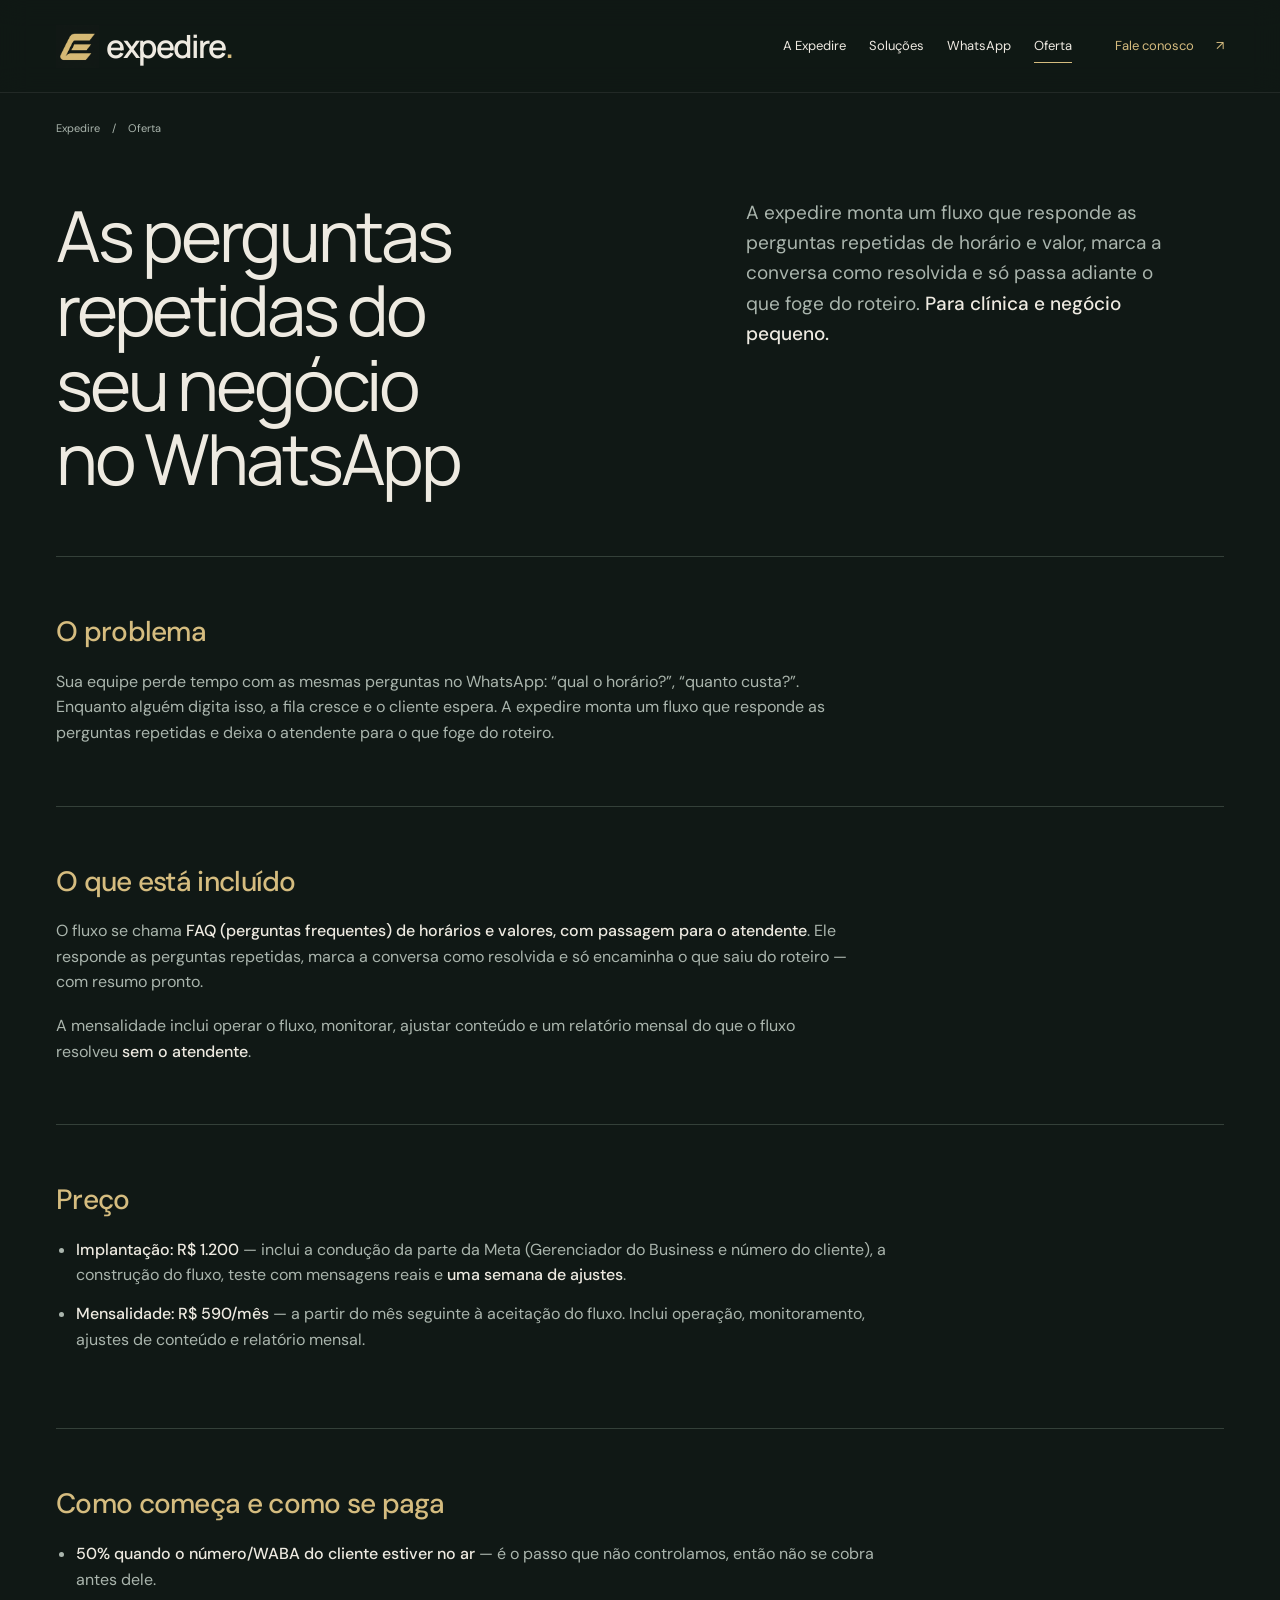
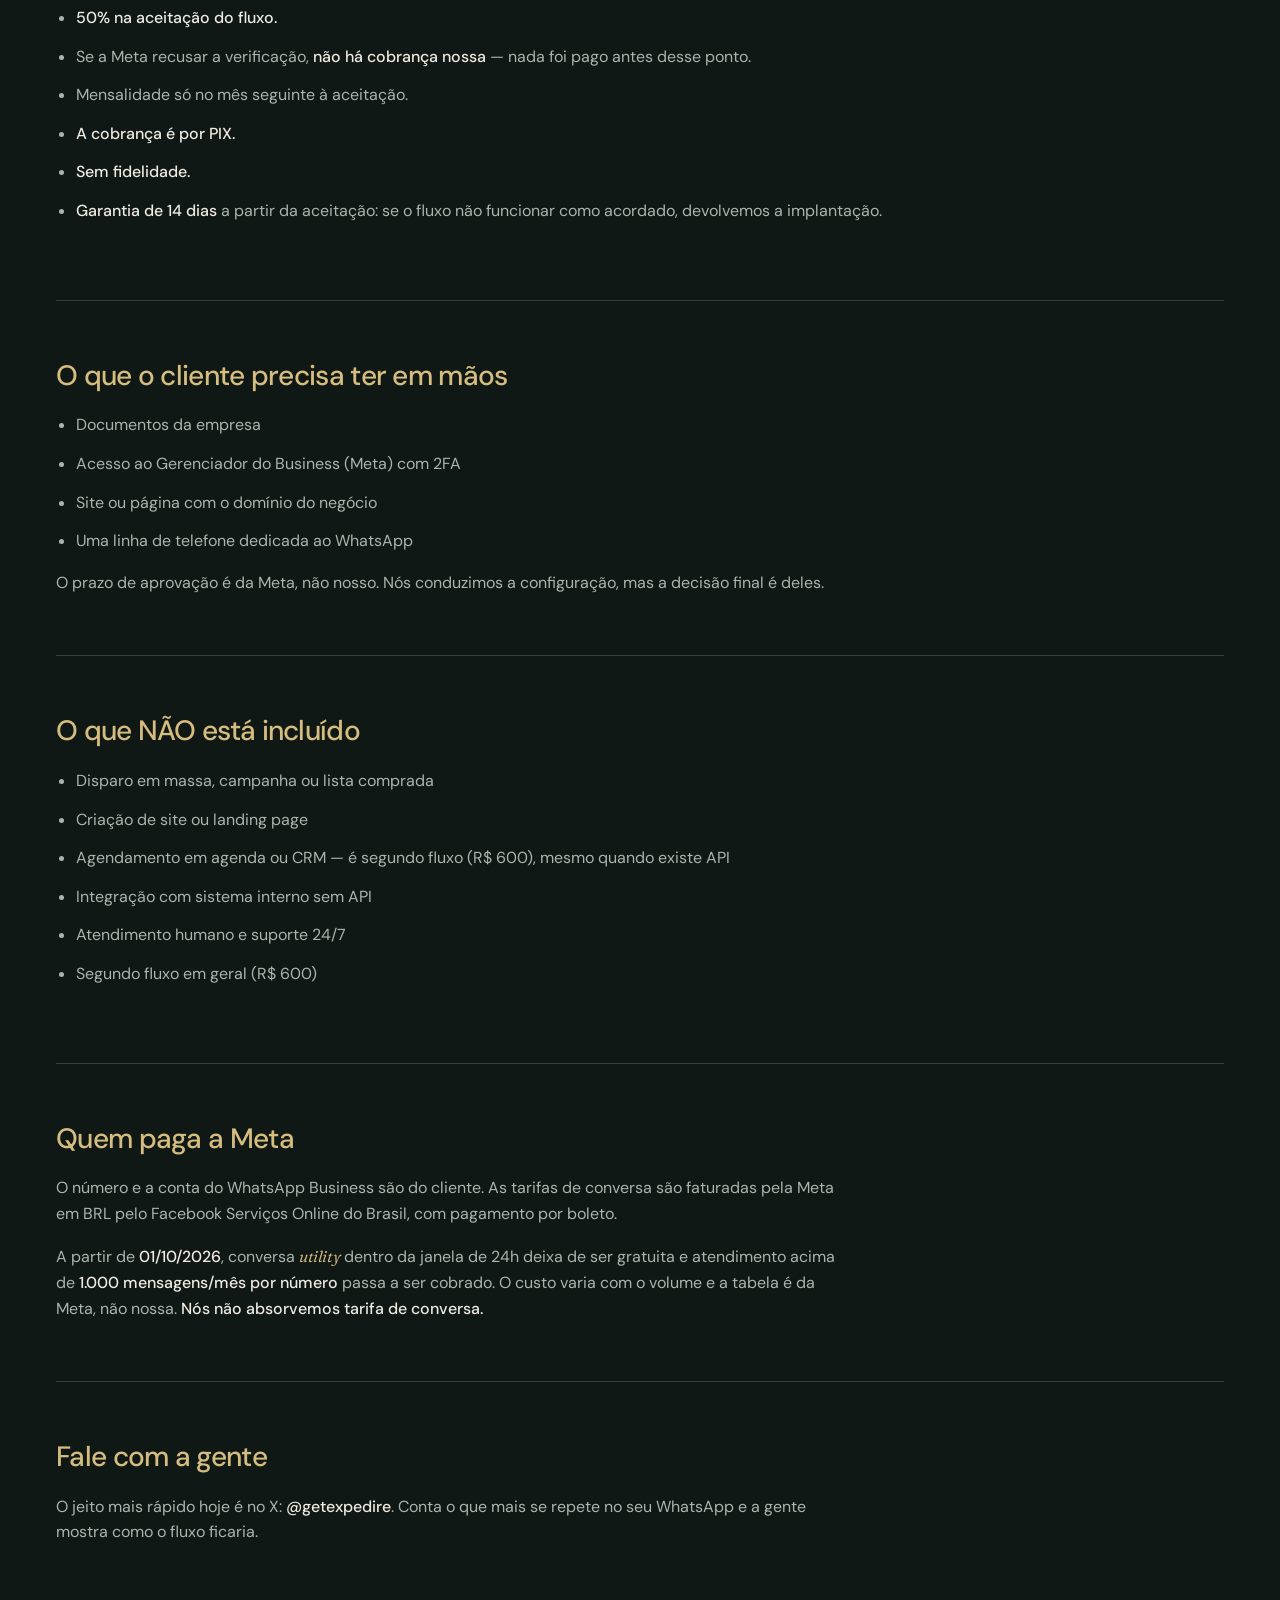
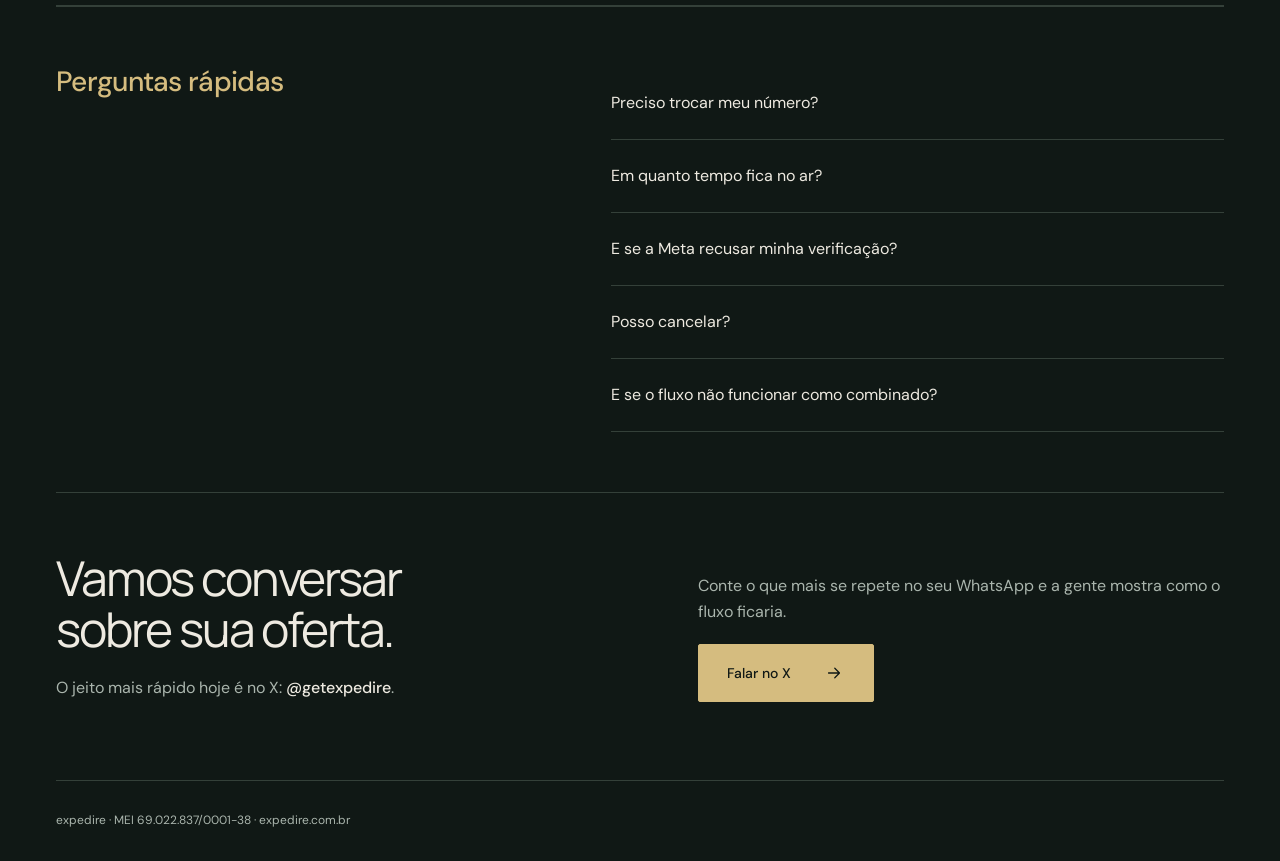
==== commit 58b9a5e7: "Polish icon spacing and refine interface typography" ====
--- a/oferta/index.html
+++ b/oferta/index.html
@@ -258,10 +258,11 @@
             <a class="button" href="https://x.com/getexpedire"
               >Falar no X
               <svg
-                viewBox="0 0 24 24"
+                class="ui-icon"
+                viewBox="-2 -2 28 28"
                 fill="none"
                 stroke="currentColor"
-                stroke-width="1.5"
+                stroke-width="1.6"
                 aria-hidden="true"
               >
                 <path d="M5 12h14M13 6l6 6-6 6" /></svg
--- a/style.css
+++ b/style.css
@@ -19,12 +19,19 @@
 @font-face {
   font-family: "DM Sans";
   src: url("assets/fonts/dm-sans-500.ttf") format("truetype");
-  font-weight: 500 700;
+  font-weight: 500;
   font-display: swap;
 }
 @font-face {
   font-family: Fraunces;
   src: url("assets/fonts/fraunces-variable.ttf") format("truetype");
+  font-weight: 100 900;
+  font-display: swap;
+}
+@font-face {
+  font-family: Fraunces;
+  src: url("assets/fonts/fraunces-italic-variable.ttf") format("truetype");
+  font-style: italic;
   font-weight: 100 900;
   font-display: swap;
 }
@@ -100,8 +107,14 @@
 }
 svg {
   width: 24px;
-  height: 24px;
+  height: auto;
+  aspect-ratio: 1;
   flex-shrink: 0;
+}
+.ui-icon {
+  display: block;
+  stroke-linecap: round;
+  stroke-linejoin: round;
 }
 img {
   display: block;
@@ -134,15 +147,20 @@
   font-size: clamp(40px, 4.4vw, 68px);
 }
 h3 {
+  font-family: "DM Sans", sans-serif;
   font-size: 26px;
-  letter-spacing: -0.025em;
-  line-height: 1.25;
+  font-weight: 500;
+  letter-spacing: -0.015em;
+  line-height: 1.3;
 }
 em {
   font-family: Fraunces, serif;
   font-weight: 350;
   font-style: italic;
-  letter-spacing: -0.045em;
+  font-variation-settings:
+    "SOFT" 0,
+    "WONK" 0;
+  letter-spacing: -0.025em;
   color: var(--gold);
 }
 p {
@@ -264,7 +282,7 @@
   position: relative;
   isolation: isolate;
   min-height: 58px;
-  padding: 16px 24px;
+  padding: 16px 28px;
   background: var(--gold);
   color: var(--ink);
   border: 1px solid var(--gold);
@@ -384,7 +402,7 @@
 .landing-hero h1 {
   font-size: clamp(72px, 7.65vw, 122px);
   line-height: 1.02;
-  letter-spacing: -0.058em;
+  letter-spacing: -0.045em;
   text-wrap: initial;
 }
 .title-line {
@@ -392,7 +410,7 @@
 }
 .title-line em {
   font-size: 1.035em;
-  letter-spacing: -0.06em;
+  letter-spacing: -0.035em;
 }
 .hero-bottom-copy {
   margin-top: 43px;
@@ -433,7 +451,8 @@
   place-items: center;
 }
 .scroll-arrow svg {
-  width: 17px;
+  width: 18px;
+  height: 18px;
   transform: rotate(90deg);
 }
 .hero-conversation {
@@ -671,14 +690,16 @@
   grid-row: 1/3;
 }
 .service-top svg {
-  width: 31px;
-  height: 31px;
+  width: 34px;
+  height: 34px;
 }
 .service h3 {
   font-size: 28px;
   margin-bottom: 20px;
 }
 .about .service h3 {
+  font-family: Manrope, sans-serif;
+  font-weight: 400;
   grid-row: 1/3;
   font-size: clamp(26px, 2.5vw, 39px);
   margin: 0;
@@ -754,8 +775,9 @@
   align-items: flex-start;
 }
 .check-list svg {
-  width: 17px;
-  height: 20px;
+  width: 18px;
+  height: 18px;
+  margin-top: 2px;
   color: var(--patina);
 }
 .product-copy .product-small {
@@ -1057,6 +1079,8 @@
   margin-top: 52px;
 }
 .principle-grid svg {
+  width: 28px;
+  height: 28px;
   color: var(--patina);
   margin-bottom: 21px;
 }
@@ -1862,7 +1886,7 @@
     font-size: 47px;
   }
   .product-hero .button {
-    padding: 13px 18px;
+    padding: 14px 22px;
     font-size: 12px;
     gap: 16px;
   }
@@ -2161,6 +2185,11 @@
   }
   .contact-panel {
     padding: 25px;
+  }
+  .contact-panel input,
+  .contact-panel select,
+  .contact-panel textarea {
+    font-size: 16px;
   }
   .contact-panel h3 {
     font-size: 24px;
@@ -2316,7 +2345,8 @@
   flex: 1;
 }
 .appointment .message-content > svg {
-  width: 20px;
+  width: 24px;
+  height: 24px;
 }
 .float-result .message-content > svg {
   width: 29px;
@@ -2410,7 +2440,8 @@
   }
 }
 .offer-page .section > h2:not(#contato-titulo) {
-  font-family: Manrope;
+  font-family: "DM Sans", sans-serif;
+  font-weight: 500;
   font-size: 28px;
   letter-spacing: -0.025em;
   color: var(--gold);
@@ -2418,6 +2449,7 @@
 }
 
 .conversation-paths {
+  aspect-ratio: auto;
   position: absolute;
   inset: 0;
   width: 100%;
